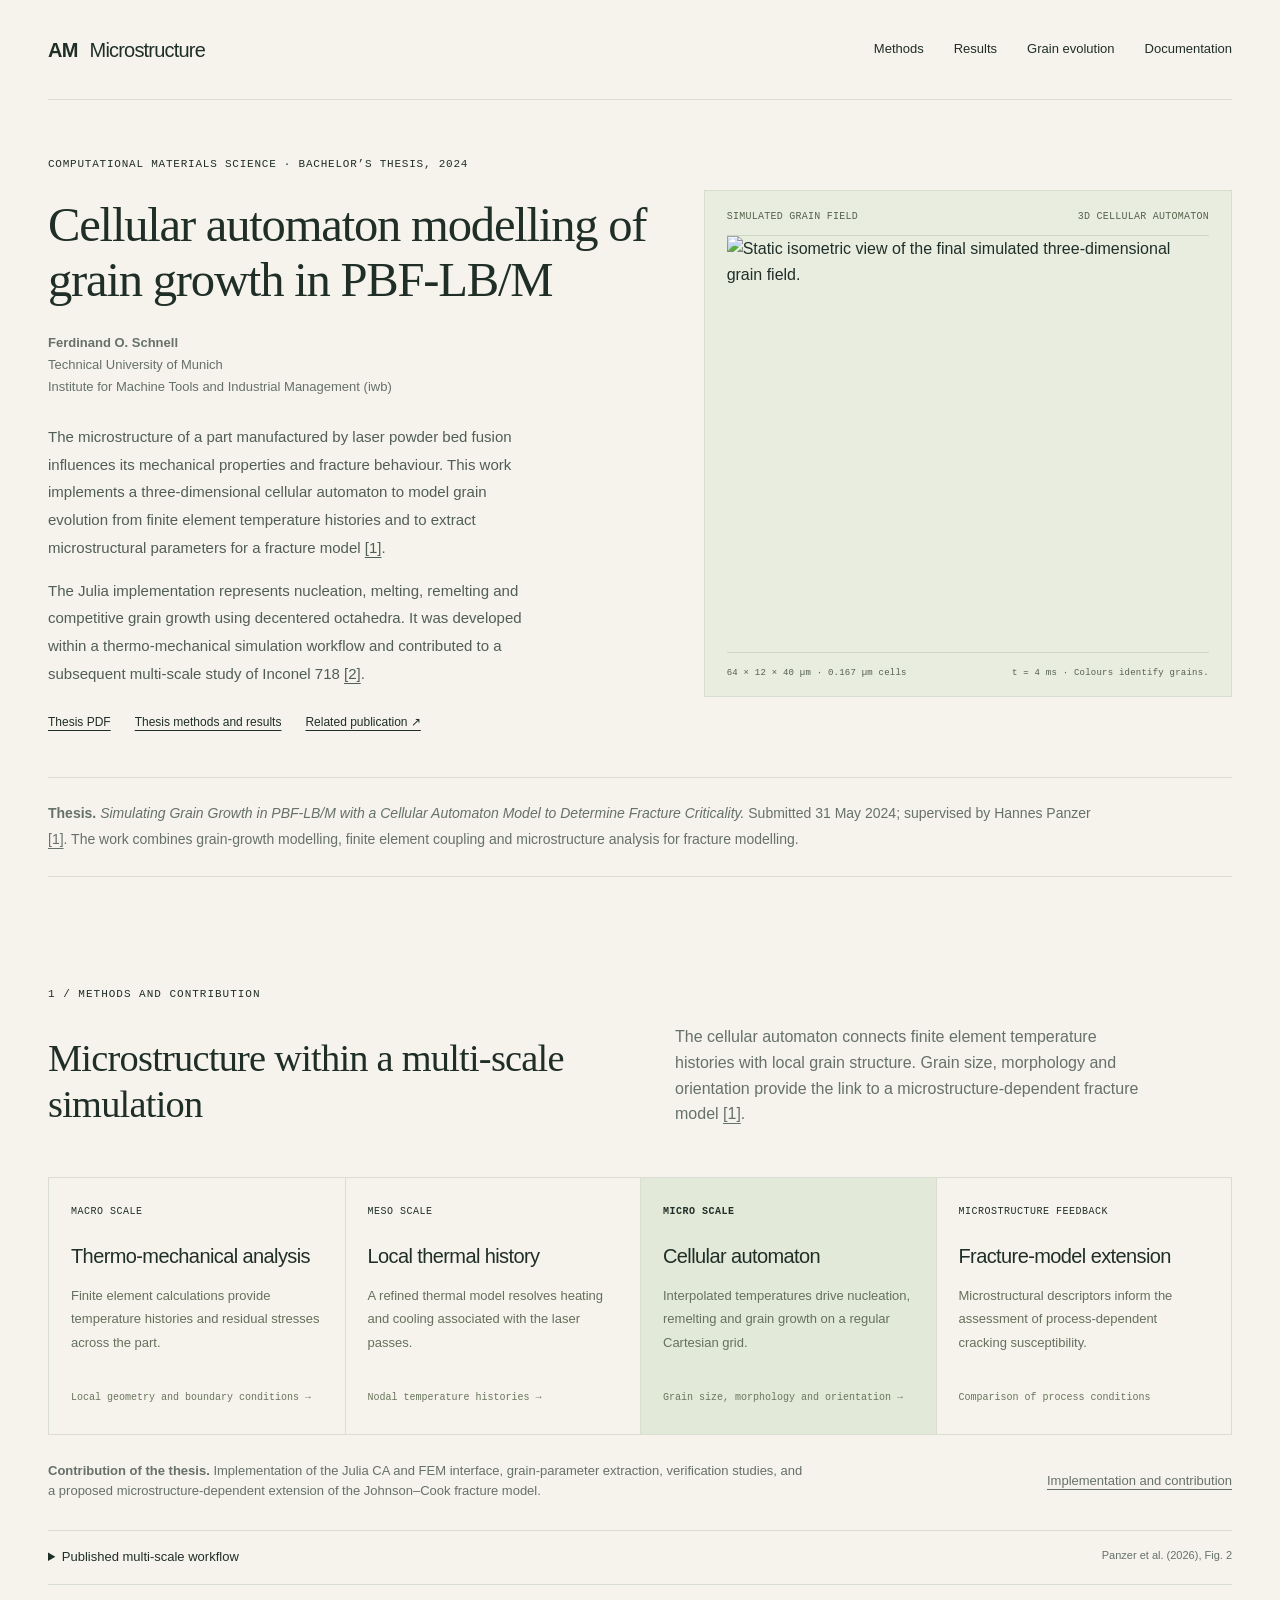
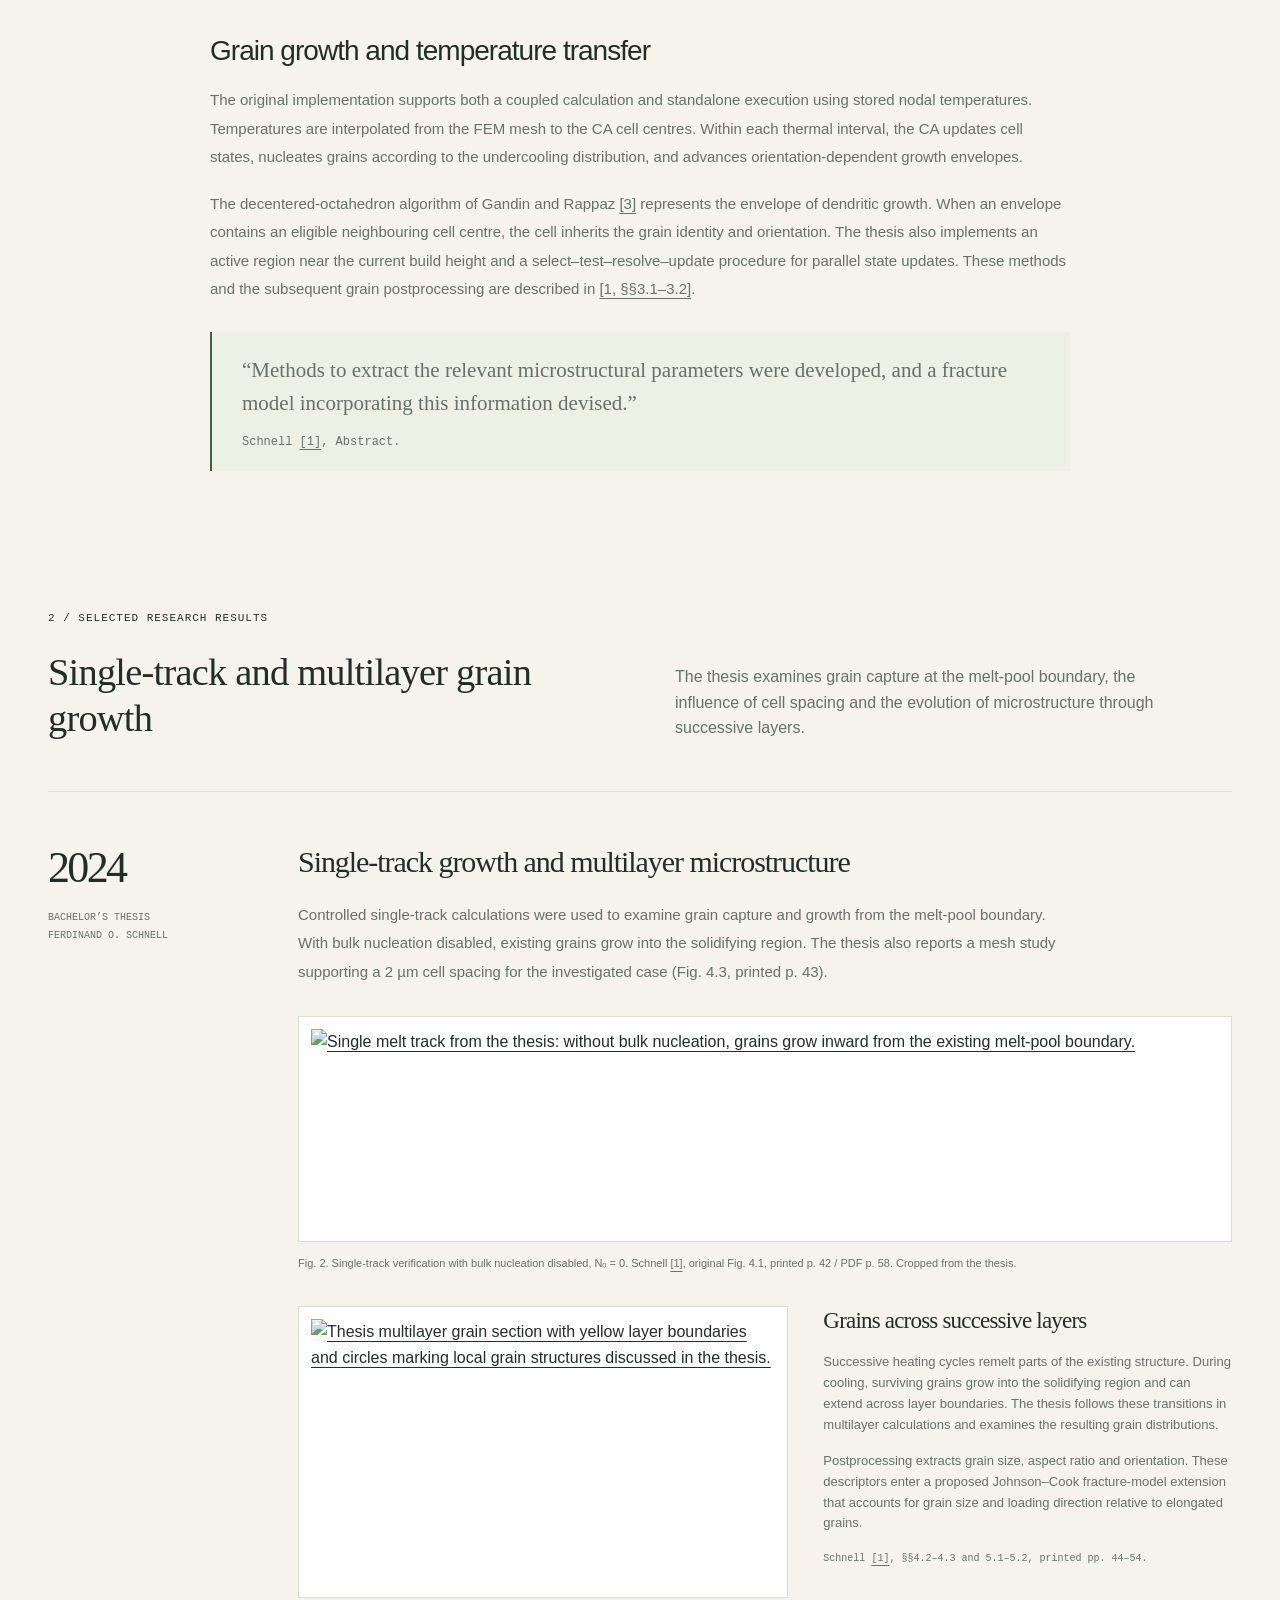
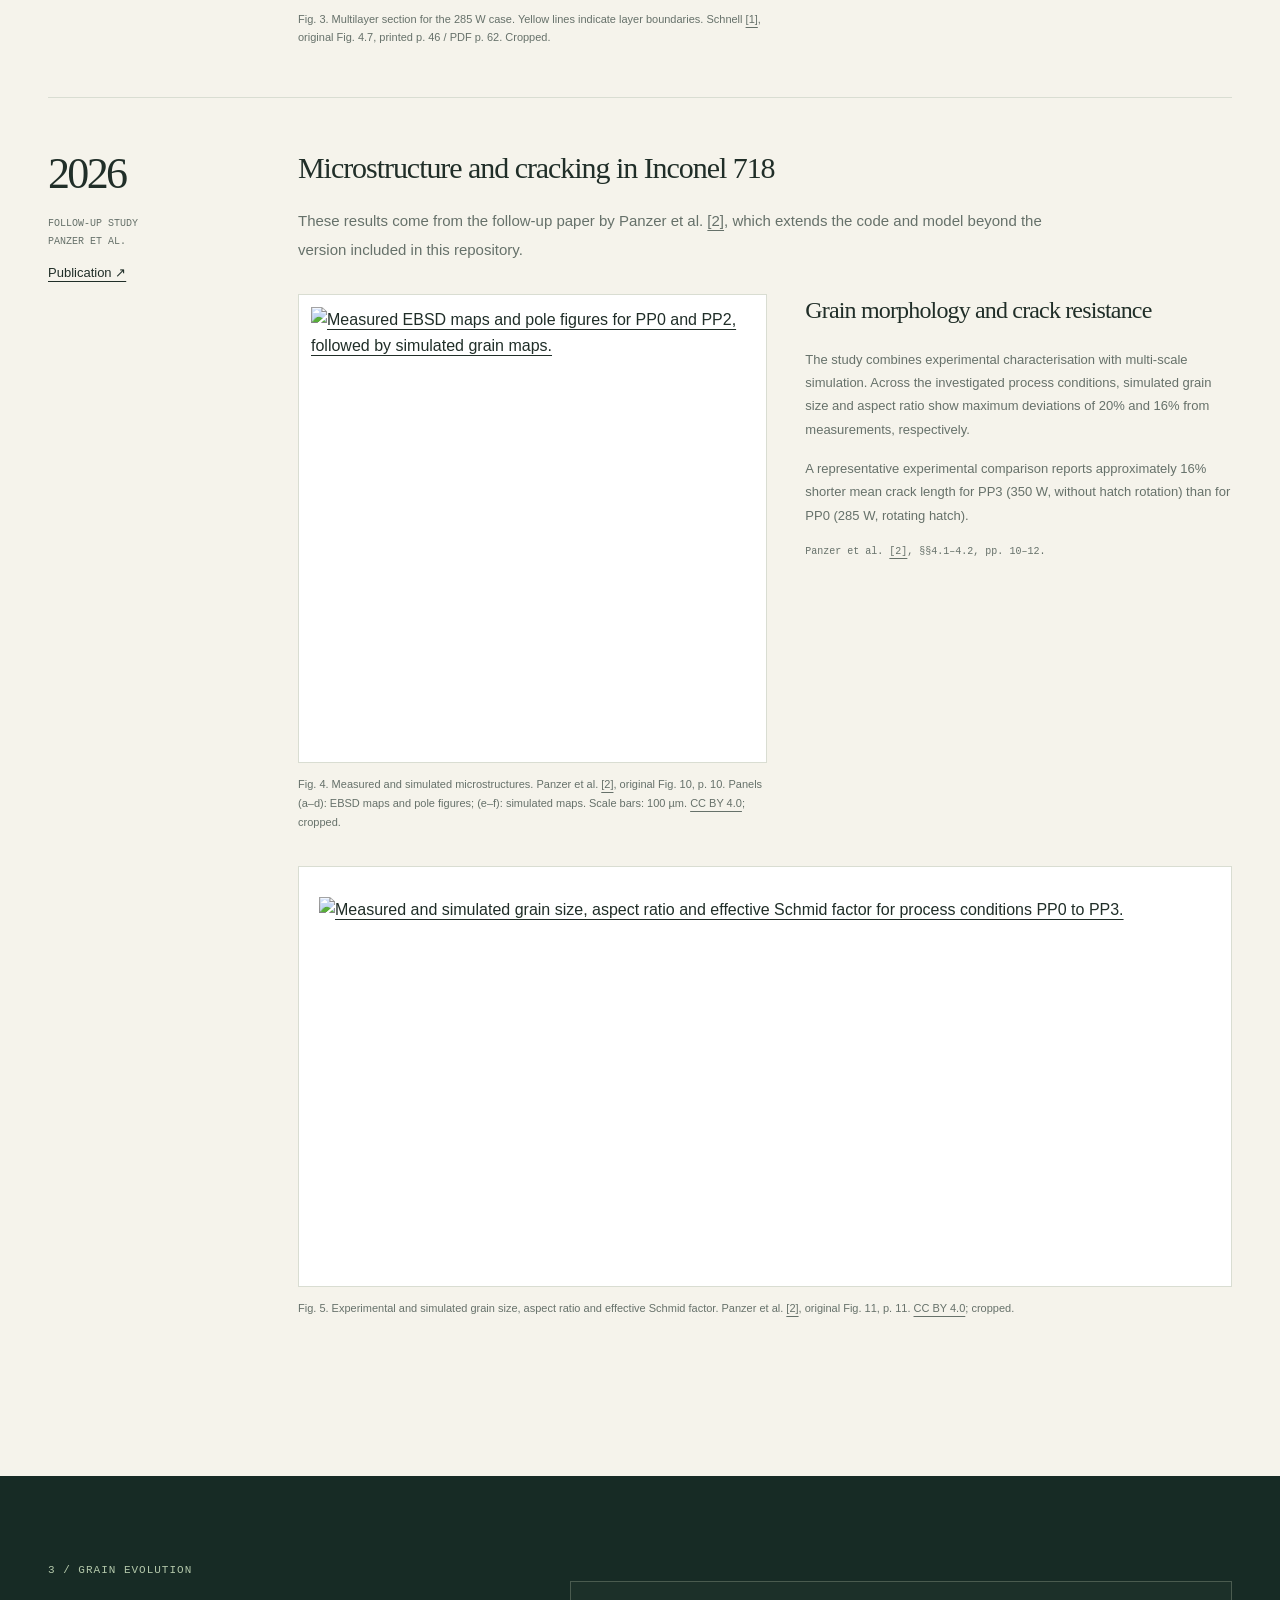
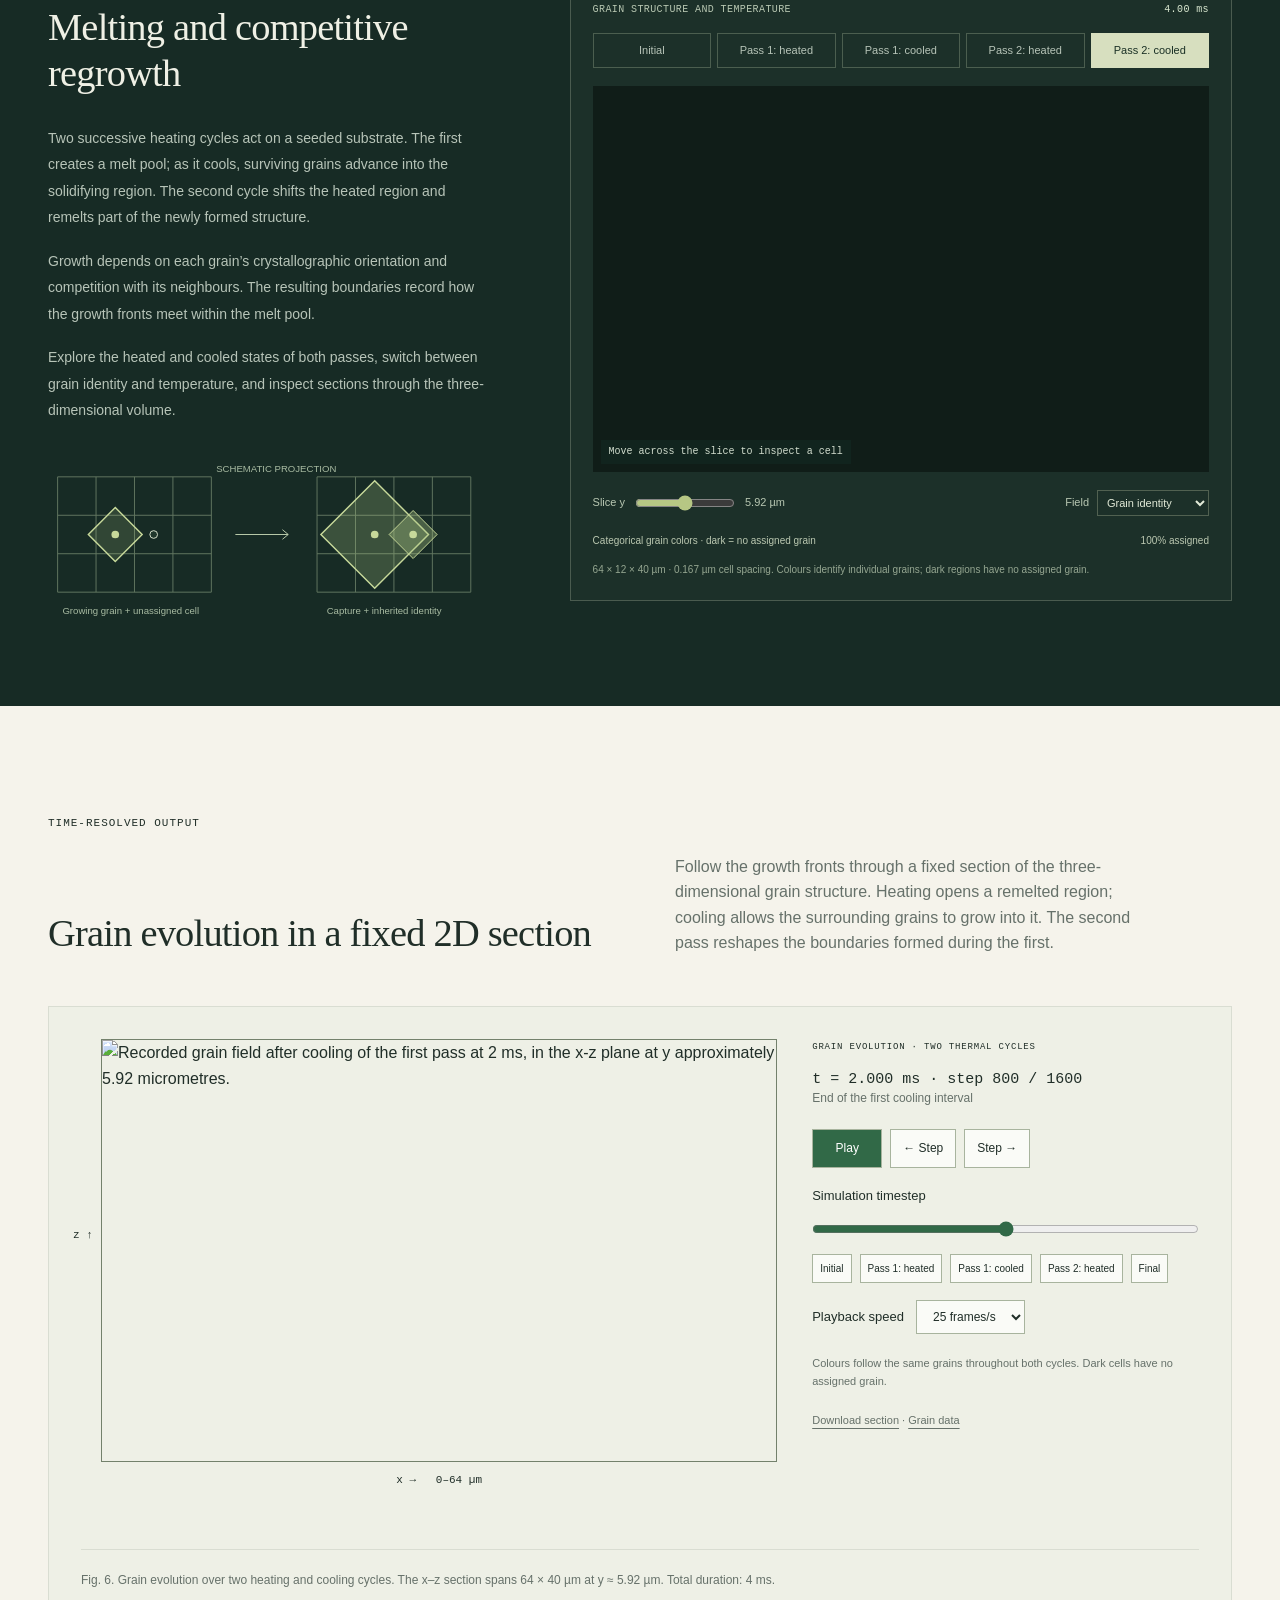
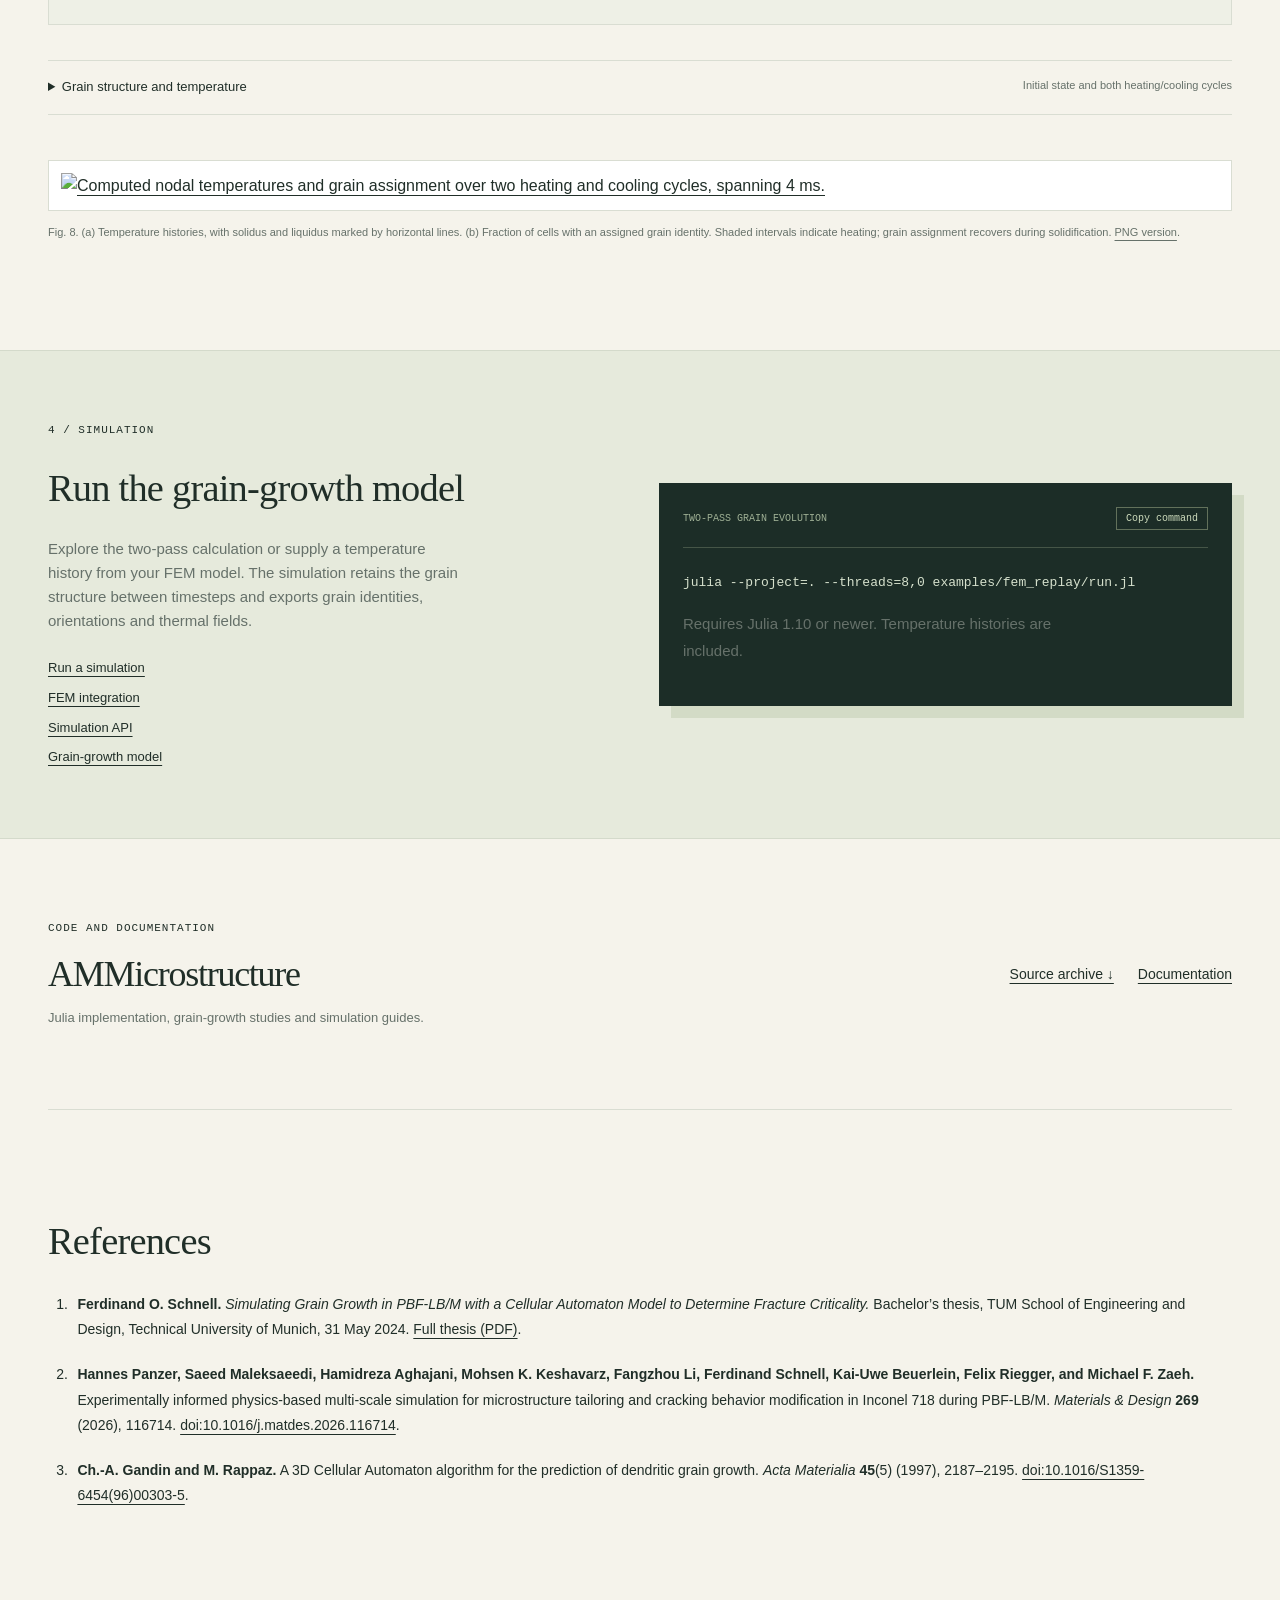
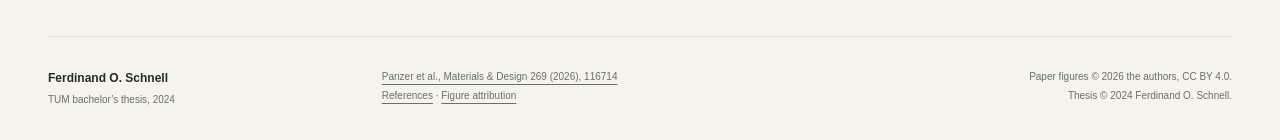
==== website/index.html @ f69b66fd "Publish microstructure simulation, thesis results and documentation" ====
<!doctype html>
<html lang="en">
<head>
  <meta charset="utf-8">
  <meta name="viewport" content="width=device-width,initial-scale=1">
  <meta name="description" content="Ferdinand O. Schnell's research on cellular automaton modelling of grain growth in PBF-LB/M: methods, thesis results and interactive grain-growth simulations.">
  <meta name="theme-color" content="#f5f3eb">
  <title>Cellular automaton modelling of grain growth in PBF-LB/M — Ferdinand O. Schnell</title>
  <link rel="stylesheet" href="styles.css">
  <script src="assets/demo-data.js" defer></script>
  <script src="assets/evolution-data.js" defer></script>
  <script src="app.js" defer></script>
</head>
<body>
<a class="skip-link" href="#main">Skip to content</a>
<header class="site-header wrap">
  <a class="brand" href="./">AM<span class="brand-light">Microstructure</span></a>
  <nav aria-label="Main navigation"><a href="#pipeline">Methods</a><a href="#research">Results</a><a href="#explore">Grain evolution</a><a href="docs/index.html">Documentation</a></nav>
</header>
<main id="main">
<section class="hero wrap" aria-labelledby="hero-title">
  <div class="hero-copy">
    <p class="eyebrow">COMPUTATIONAL MATERIALS SCIENCE · BACHELOR’S THESIS, 2024</p>
    <h1 id="hero-title">Cellular automaton modelling of grain growth in PBF-LB/M</h1>
    <p class="author"><strong>Ferdinand O. Schnell</strong><br>Technical University of Munich<br>Institute for Machine Tools and Industrial Management (iwb)</p>
    <p class="hero-description">The microstructure of a part manufactured by laser powder bed fusion influences its mechanical properties and fracture behaviour. This work implements a three-dimensional cellular automaton to model grain evolution from finite element temperature histories and to extract microstructural parameters for a fracture model <a class="citation" href="#ref-thesis">[1]</a>.</p>
    <p class="hero-description">The Julia implementation represents nucleation, melting, remelting and competitive grain growth using decentered octahedra. It was developed within a thermo-mechanical simulation workflow and contributed to a subsequent multi-scale study of Inconel 718 <a class="citation" href="#ref-paper">[2]</a>.</p>
    <div class="actions"><a class="text-link" href="assets/publications/Ferdinand_O_Schnell_BA.pdf">Thesis PDF</a><a class="text-link" href="docs/research.html">Thesis methods and results</a><a class="text-link" href="https://doi.org/10.1016/j.matdes.2026.116714">Related publication ↗</a></div>
  </div>
  <figure class="hero-figure">
    <div class="figure-topline"><span>SIMULATED GRAIN FIELD</span><span>3D CELLULAR AUTOMATON</span></div>
    <div class="volume-wrap"><canvas id="volume" width="1100" height="900" role="img" aria-label="Isometric view of the final 384 by 72 by 240 cell grain field from the CalculiX heating and cooling demonstration."></canvas><img class="canvas-fallback" src="assets/demo/grain-volume.svg" alt="Static isometric view of the final simulated three-dimensional grain field."></div>
    <figcaption><span>64 × 12 × 40 µm · 0.167 µm cells</span><span>t = 4 ms · Colours identify grains.</span></figcaption>
  </figure>
</section>
<div class="abstract-note wrap"><p><strong>Thesis.</strong> <em>Simulating Grain Growth in PBF-LB/M with a Cellular Automaton Model to Determine Fracture Criticality.</em> Submitted 31 May 2024; supervised by Hannes Panzer <a class="citation" href="#ref-thesis">[1]</a>. The work combines grain-growth modelling, finite element coupling and microstructure analysis for fracture modelling.</p></div>

<section id="pipeline" class="section wrap">
  <div class="section-heading"><p class="eyebrow">1 / METHODS AND CONTRIBUTION</p><h2>Microstructure within a multi-scale simulation</h2><p>The cellular automaton connects finite element temperature histories with local grain structure. Grain size, morphology and orientation provide the link to a microstructure-dependent fracture model <a class="citation" href="#ref-thesis">[1]</a>.</p></div>
  <div class="pipeline" aria-label="Temperature, microstructure and fracture-modelling workflow">
    <article><span class="step-number">MACRO SCALE</span><h3>Thermo-mechanical analysis</h3><p>Finite element calculations provide temperature histories and residual stresses across the part.</p><span class="flow-label">Local geometry and boundary conditions →</span></article>
    <article><span class="step-number">MESO SCALE</span><h3>Local thermal history</h3><p>A refined thermal model resolves heating and cooling associated with the laser passes.</p><span class="flow-label">Nodal temperature histories →</span></article>
    <article class="pipeline-focus"><span class="step-number">MICRO SCALE</span><h3>Cellular automaton</h3><p>Interpolated temperatures drive nucleation, remelting and grain growth on a regular Cartesian grid.</p><span class="flow-label">Grain size, morphology and orientation →</span></article>
    <article><span class="step-number">MICROSTRUCTURE FEEDBACK</span><h3>Fracture-model extension</h3><p>Microstructural descriptors inform the assessment of process-dependent cracking susceptibility.</p><span class="flow-label">Comparison of process conditions</span></article>
  </div>
  <div class="pipeline-note"><p><strong>Contribution of the thesis.</strong> Implementation of the Julia CA and FEM interface, grain-parameter extraction, verification studies, and a proposed microstructure-dependent extension of the Johnson–Cook fracture model.</p><a href="docs/research.html#software-contribution">Implementation and contribution</a></div>
  <details class="source-figure"><summary>Published multi-scale workflow <span>Panzer et al. (2026), Fig. 2</span></summary><figure><a href="assets/research/paper-pipeline.png" data-zoom><img src="assets/research/paper-pipeline.png" alt="Published macro, meso, micro, and cracking-feedback workflow." loading="lazy" width="1213" height="733"></a><figcaption>Fig. 1. Multi-scale workflow in Panzer et al. <a href="#ref-paper">[2]</a>, original Fig. 2, p. 4. <a href="https://doi.org/10.1016/j.matdes.2026.116714">Source</a>, <a href="https://creativecommons.org/licenses/by/4.0/">CC BY 4.0</a>. Cropped; figure content unchanged.</figcaption></figure></details>
  <div class="method-text"><h3>Grain growth and temperature transfer</h3><p>The original implementation supports both a coupled calculation and standalone execution using stored nodal temperatures. Temperatures are interpolated from the FEM mesh to the CA cell centres. Within each thermal interval, the CA updates cell states, nucleates grains according to the undercooling distribution, and advances orientation-dependent growth envelopes.</p><p>The decentered-octahedron algorithm of Gandin and Rappaz <a class="citation" href="#ref-gandin">[3]</a> represents the envelope of dendritic growth. When an envelope contains an eligible neighbouring cell centre, the cell inherits the grain identity and orientation. The thesis also implements an active region near the current build height and a select–test–resolve–update procedure for parallel state updates. These methods and the subsequent grain postprocessing are described in <a class="citation" href="#ref-thesis">[1, §§3.1–3.2]</a>.</p><blockquote>“Methods to extract the relevant microstructural parameters were developed, and a fracture model incorporating this information devised.”<cite>Schnell <a href="#ref-thesis">[1]</a>, Abstract.</cite></blockquote></div>
</section>

<section id="research" class="section wrap research-section">
  <div class="section-heading"><p class="eyebrow">2 / SELECTED RESEARCH RESULTS</p><h2>Single-track and multilayer grain growth</h2><p>The thesis examines grain capture at the melt-pool boundary, the influence of cell spacing and the evolution of microstructure through successive layers.</p></div>
  <article class="research-story thesis-story">
    <div class="story-rail"><span class="year">2024</span><p>BACHELOR’S THESIS<br>FERDINAND O. SCHNELL</p></div>
    <div class="story-content"><h3>Single-track growth and multilayer microstructure</h3><p>Controlled single-track calculations were used to examine grain capture and growth from the melt-pool boundary. With bulk nucleation disabled, existing grains grow into the solidifying region. The thesis also reports a mesh study supporting a 2 µm cell spacing for the investigated case (Fig. 4.3, printed p. 43).</p>
      <figure class="paper-figure"><a href="assets/research/thesis-single-track.png" data-zoom><img src="assets/research/thesis-single-track.png" alt="Single melt track from the thesis: without bulk nucleation, grains grow inward from the existing melt-pool boundary." loading="lazy" width="1367" height="300"></a><figcaption>Fig. 2. Single-track verification with bulk nucleation disabled, N₀ = 0. Schnell <a href="#ref-thesis">[1]</a>, original Fig. 4.1, printed p. 42 / PDF p. 58. Cropped from the thesis.</figcaption></figure>
      <div class="thesis-detail"><figure class="paper-figure"><a href="assets/research/thesis-multilayer.png" data-zoom><img src="assets/research/thesis-multilayer.png" alt="Thesis multilayer grain section with yellow layer boundaries and circles marking local grain structures discussed in the thesis." loading="lazy" width="1400" height="800"></a><figcaption>Fig. 3. Multilayer section for the 285 W case. Yellow lines indicate layer boundaries. Schnell <a href="#ref-thesis">[1]</a>, original Fig. 4.7, printed p. 46 / PDF p. 62. Cropped.</figcaption></figure><div><h4>Grains across successive layers</h4><p>Successive heating cycles remelt parts of the existing structure. During cooling, surviving grains grow into the solidifying region and can extend across layer boundaries. The thesis follows these transitions in multilayer calculations and examines the resulting grain distributions.</p><p>Postprocessing extracts grain size, aspect ratio and orientation. These descriptors enter a proposed Johnson–Cook fracture-model extension that accounts for grain size and loading direction relative to elongated grains.</p><p class="citation-note">Schnell <a href="#ref-thesis">[1]</a>, §§4.2–4.3 and 5.1–5.2, printed pp. 44–54.</p></div></div>
    </div>
  </article>
  <article id="publication" class="research-story publication-story">
    <div class="story-rail"><span class="year">2026</span><p>FOLLOW-UP STUDY<br>PANZER ET AL.</p><a class="text-link" href="https://doi.org/10.1016/j.matdes.2026.116714">Publication ↗</a></div>
    <div class="story-content"><h3>Microstructure and cracking in Inconel 718</h3><p>These results come from the follow-up paper by Panzer et al. <a href="#ref-paper">[2]</a>, which extends the code and model beyond the version included in this repository.</p>
      <div class="publication-grid"><figure class="paper-figure"><a href="assets/research/paper-microstructure-comparison.png" data-zoom><img src="assets/research/paper-microstructure-comparison.png" alt="Measured EBSD maps and pole figures for PP0 and PP2, followed by simulated grain maps." loading="lazy" width="1387" height="1387"></a><figcaption>Fig. 4. Measured and simulated microstructures. Panzer et al. <a href="#ref-paper">[2]</a>, original Fig. 10, p. 10. Panels (a–d): EBSD maps and pole figures; (e–f): simulated maps. Scale bars: 100 µm. <a href="https://creativecommons.org/licenses/by/4.0/">CC BY 4.0</a>; cropped.</figcaption></figure><div class="publication-findings"><h4>Grain morphology and crack resistance</h4><p>The study combines experimental characterisation with multi-scale simulation. Across the investigated process conditions, simulated grain size and aspect ratio show maximum deviations of 20% and 16% from measurements, respectively.</p><p>A representative experimental comparison reports approximately 16% shorter mean crack length for PP3 (350 W, without hatch rotation) than for PP0 (285 W, rotating hatch).</p><p class="citation-note">Panzer et al. <a href="#ref-paper">[2]</a>, §§4.1–4.2, pp. 10–12.</p></div></div>
      <figure class="paper-figure stats-figure"><a href="assets/research/paper-grain-statistics.png" data-zoom><img src="assets/research/paper-grain-statistics.png" alt="Measured and simulated grain size, aspect ratio and effective Schmid factor for process conditions PP0 to PP3." loading="lazy" width="1227" height="493"></a><figcaption>Fig. 5. Experimental and simulated grain size, aspect ratio and effective Schmid factor. Panzer et al. <a href="#ref-paper">[2]</a>, original Fig. 11, p. 11. <a href="https://creativecommons.org/licenses/by/4.0/">CC BY 4.0</a>; cropped.</figcaption></figure>
    </div>
  </article>
</section>

<section id="explore" class="explore-section">
  <div class="wrap explore-grid">
    <div class="explore-copy"><p class="eyebrow">3 / GRAIN EVOLUTION</p><h2>Melting and competitive regrowth</h2><p>Two successive heating cycles act on a seeded substrate. The first creates a melt pool; as it cools, surviving grains advance into the solidifying region. The second cycle shifts the heated region and remelts part of the newly formed structure.</p><p>Growth depends on each grain’s crystallographic orientation and competition with its neighbours. The resulting boundaries record how the growth fronts meet within the melt pool.</p><p>Explore the heated and cooled states of both passes, switch between grain identity and temperature, and inspect sections through the three-dimensional volume.</p><img class="capture-diagram" src="assets/capture.svg" alt="An expanding octahedral envelope captures an adjacent cell centre and transfers its grain identity." width="460" height="180" loading="lazy"></div>
    <div class="viewer">
      <div class="viewer-heading"><span>GRAIN STRUCTURE AND TEMPERATURE</span><output id="viewer-time">4.00 ms</output></div>
      <div class="stage-controls" role="group" aria-label="Saved simulation stage"><button data-stage="0" aria-pressed="false">Initial</button><button data-stage="1" aria-pressed="false">Pass 1: heated</button><button data-stage="2" aria-pressed="false">Pass 1: cooled</button><button data-stage="3" aria-pressed="false">Pass 2: heated</button><button data-stage="4" aria-pressed="true">Pass 2: cooled</button></div>
      <div class="slice-wrap"><canvas id="slice" width="960" height="600" role="img" aria-label="Interactive x-z slice through the selected saved simulation state."></canvas><output id="cell-tooltip" aria-live="polite">Move across the slice to inspect a cell</output></div>
      <div class="viewer-settings"><label>Slice y <input id="slice-position" type="range" min="0" max="2" value="1"><output id="slice-label">5.92 µm</output></label><label>Field <select id="field"><option value="grain">Grain identity</option><option value="temperature">Temperature (K)</option></select></label></div>
      <div class="viewer-legend"><span id="field-legend">Categorical grain colors · dark = no assigned grain</span><output id="assigned">100% assigned</output></div>
      <p class="viewer-caveat">64 × 12 × 40 µm · 0.167 µm cell spacing. Colours identify individual grains; dark regions have no assigned grain.</p>
      <noscript><img src="assets/demo/fem-grain-evolution.png" alt="Static grain and temperature slices at the initial state and both heated and cooled states."><p>Enable JavaScript to select stages and slices.</p></noscript>
    </div>
  </div>
</section>

<section id="evolution" class="section wrap">
  <div class="section-heading"><p class="eyebrow">TIME-RESOLVED OUTPUT</p><h2>Grain evolution in a fixed 2D section</h2><p>Follow the growth fronts through a fixed section of the three-dimensional grain structure. Heating opens a remelted region; cooling allows the surrounding grains to grow into it. The second pass reshapes the boundaries formed during the first.</p></div>
  <figure class="evolution-figure">
    <div class="evolution-image"><span class="evolution-z">z ↑</span><img id="evolution-frame" src="assets/demo/first-cycle.png" alt="Recorded grain field after cooling of the first pass at 2 ms, in the x-z plane at y approximately 5.92 micrometres." width="768" height="480"><span class="evolution-x">x → &nbsp; 0–64 µm</span></div>
    <div class="evolution-panel"><p class="eyebrow">GRAIN EVOLUTION · TWO THERMAL CYCLES</p><output id="evolution-time">t = 2.000 ms · step 800 / 1600</output><p id="evolution-phase">End of the first cooling interval</p><p id="evolution-statistics"></p>
      <div class="evolution-buttons"><button id="evolution-play" type="button" aria-pressed="false">Play</button><button id="evolution-prev" type="button" aria-label="Previous simulation step">← Step</button><button id="evolution-next" type="button" aria-label="Next simulation step">Step →</button></div>
      <label for="evolution-slider">Simulation timestep</label><input id="evolution-slider" type="range" min="0" max="400" value="200" step="1" aria-describedby="evolution-time">
      <div class="evolution-shortcuts" role="group" aria-label="Jump to simulation stage"><button type="button" data-frame-time="0">Initial</button><button type="button" data-frame-time="0.4">Pass 1: heated</button><button type="button" data-frame-time="2">Pass 1: cooled</button><button type="button" data-frame-time="2.4">Pass 2: heated</button><button type="button" data-frame-time="4">Final</button></div>
      <label class="speed-label" for="evolution-speed">Playback speed <select id="evolution-speed"><option value="10">10 frames/s</option><option value="25" selected>25 frames/s</option><option value="50">50 frames/s</option></select></label>
      <p class="evolution-note">Colours follow the same grains throughout both cycles. Dark cells have no assigned grain.</p>
      <p><a id="evolution-download" href="assets/demo/first-cycle.png" download>Download section</a> · <a href="assets/demo/slice-data.jsonl.gz">Grain data</a></p>
    </div>
    <figcaption>Fig. 6. Grain evolution over two heating and cooling cycles. The x–z section spans 64 × 40 µm at y ≈ 5.92 µm. Total duration: 4 ms.</figcaption>
  </figure>
  <details class="source-figure"><summary>Grain structure and temperature <span>Initial state and both heating/cooling cycles</span></summary><figure><a href="assets/demo/fem-grain-evolution.svg" data-zoom><img src="assets/demo/fem-grain-evolution.svg" alt="Grain and temperature sections at the initial state and the heated and cooled states of both passes." loading="lazy"></a><figcaption>Fig. 7. Grain IDs and interpolated cell temperatures at 0, 0.4, 2, 2.4 and 4 ms. Cell spacing is 0.167 µm; the slice is at y ≈ 5.92 µm. Grain colors are categorical. <a href="assets/demo/fem-grain-evolution.png">PNG version</a>.</figcaption></figure></details>
  <figure class="paper-figure thermal-history"><a href="assets/demo/fem-thermal-history.svg" data-zoom><img src="assets/demo/fem-thermal-history.svg" alt="Computed nodal temperatures and grain assignment over two heating and cooling cycles, spanning 4 ms." loading="lazy"></a><figcaption>Fig. 8. (a) Temperature histories, with solidus and liquidus marked by horizontal lines. (b) Fraction of cells with an assigned grain identity. Shaded intervals indicate heating; grain assignment recovers during solidification. <a href="assets/demo/fem-thermal-history.png">PNG version</a>.</figcaption></figure>
</section>
<section id="run" class="run-section"><div class="wrap run-grid"><div><p class="eyebrow">4 / SIMULATION</p><h2>Run the grain-growth model</h2><p>Explore the two-pass calculation or supply a temperature history from your FEM model. The simulation retains the grain structure between timesteps and exports grain identities, orientations and thermal fields.</p><div class="run-links"><a href="docs/quickstart.html">Run a simulation</a><a href="docs/fem-integration.html">FEM integration</a><a href="docs/architecture.html">Simulation API</a><a href="docs/model-scope.html">Grain-growth model</a></div></div><div class="terminal"><div class="terminal-bar"><span>TWO-PASS GRAIN EVOLUTION</span><button id="copy-command" type="button">Copy command</button></div><pre><code id="replay-command">julia --project=. --threads=8,0 examples/fem_replay/run.jl</code></pre><p>Requires Julia 1.10 or newer. Temperature histories are included.</p></div></div></section>
<section class="closing wrap"><div><p class="eyebrow">CODE AND DOCUMENTATION</p><h2>AMMicrostructure</h2><p>Julia implementation, grain-growth studies and simulation guides.</p></div><div class="actions"><a class="text-link" href="downloads/ammicrostructure-source.zip">Source archive ↓</a><a class="text-link" href="docs/index.html">Documentation</a></div></section>
<section id="references" class="section wrap references-section" aria-labelledby="references-title">
  <h2 id="references-title">References</h2>
  <ol class="bibliography">
    <li id="ref-thesis"><strong>Ferdinand O. Schnell.</strong> <em>Simulating Grain Growth in PBF-LB/M with a Cellular Automaton Model to Determine Fracture Criticality.</em> Bachelor’s thesis, TUM School of Engineering and Design, Technical University of Munich, 31 May 2024. <a href="assets/publications/Ferdinand_O_Schnell_BA.pdf">Full thesis (PDF)</a>.</li>
    <li id="ref-paper"><strong>Hannes Panzer, Saeed Maleksaeedi, Hamidreza Aghajani, Mohsen K. Keshavarz, Fangzhou Li, Ferdinand Schnell, Kai-Uwe Beuerlein, Felix Riegger, and Michael F. Zaeh.</strong> Experimentally informed physics-based multi-scale simulation for microstructure tailoring and cracking behavior modification in Inconel 718 during PBF-LB/M. <em>Materials &amp; Design</em> <strong>269</strong> (2026), 116714. <a href="https://doi.org/10.1016/j.matdes.2026.116714">doi:10.1016/j.matdes.2026.116714</a>.</li>
    <li id="ref-gandin"><strong>Ch.-A. Gandin and M. Rappaz.</strong> A 3D Cellular Automaton algorithm for the prediction of dendritic grain growth. <em>Acta Materialia</em> <strong>45</strong>(5) (1997), 2187–2195. <a href="https://doi.org/10.1016/S1359-6454(96)00303-5">doi:10.1016/S1359-6454(96)00303-5</a>.</li>
  </ol>
</section>
</main>
<footer class="site-footer wrap"><p><strong>Ferdinand O. Schnell</strong><br>TUM bachelor’s thesis, 2024</p><p><a href="https://doi.org/10.1016/j.matdes.2026.116714">Panzer et al., Materials &amp; Design 269 (2026), 116714</a><br><a href="#references">References</a> · <a href="docs/research.html#references">Figure attribution</a></p><p>Paper figures © 2026 the authors, CC BY 4.0.<br>Thesis © 2024 Ferdinand O. Schnell.</p></footer>
<dialog id="figure-dialog" aria-label="Enlarged research figure"><button class="dialog-close" aria-label="Close enlarged figure">Close ×</button><img id="dialog-image" alt=""><p id="dialog-caption"></p></dialog>
</body>
</html>
---- website/styles.css ----
@charset "UTF-8";
:root{
  --paper:#f5f3eb;
  --ink:#202e28;
  --muted:#66716a;
  --line:#d9ddd2;
  --green:#316947;
  --green-light:#e2e9d8;
  --dark:#172b25;
  --mono:ui-monospace,SFMono-Regular,Consolas,monospace;
  --serif:Georgia,'Times New Roman',serif;
  --sans:Arial,Helvetica,sans-serif}
*{
  box-sizing:border-box}
html{
  scroll-behavior:smooth;
  scroll-padding-top:30px}
body{
  margin:0;
  background:var(--paper);
  color:var(--ink);
  font-family:var(--sans);
  line-height:1.6;
  -webkit-font-smoothing:antialiased}
a{
  color:inherit;
  text-decoration-thickness:1px;
  text-underline-offset:4px}
button,input,select{
  font:inherit}
button,select{
  cursor:pointer}
button,a,input,select,summary{
  outline-offset:5px}
a:focus-visible,button:focus-visible,input:focus-visible,select:focus-visible,summary:focus-visible{
  outline:3px solid #d39338}
.wrap{
  width:min(1280px,calc(100% - 96px));
  margin-inline:auto}
img{
  max-width:100%;
  height:auto;
  display:block}
figure{
  margin:0}
p{
  margin:0 0 1.2em}
h1,h2,h3,h4{
  line-height:1.12;
  margin:0;
  letter-spacing:-.035em}
h2{
  font-family:var(--serif);
  font-size:clamp(38px,4.3vw,60px);
  font-weight:400}
h3{
  font-size:25px;
  font-weight:500}
h4{
  font-size:22px;
  font-weight:500}
.eyebrow{
  font-family:var(--mono);
  font-size:11px;
  letter-spacing:.09em;
  line-height:1.8;
  margin:0 0 24px}
.skip-link{
  position:absolute;
  top:-80px;
  left:20px;
  padding:12px 22px;
  background:white;
  z-index:20}
.skip-link:focus{
  top:10px}
.site-header{
  height:100px;
  display:flex;
  align-items:center;
  justify-content:space-between;
  border-bottom:1px solid var(--line)}
.brand{
  font-size:20px;
  font-weight:bold;
  text-decoration:none;
  display:flex;
  gap:12px;
  align-items:center;
  letter-spacing:-.04em}
.brand-mark{
  font-size:36px;
  font-weight:400;
  color:var(--green);
  line-height:1}
.brand-light{
  font-weight:400}
.site-header nav{
  display:flex;
  gap:30px;
  font-size:13px}
.site-header nav a{
  text-decoration:none}
.site-header nav a:hover{
  color:var(--green)}
.hero{
  display:grid;
  grid-template-columns:1.05fr 1fr;
  align-items:center;
  gap:48px;
  padding-block:78px 62px}
.status-dot{
  display:inline-block;
  width:6px;
  height:6px;
  border-radius:50%;
  background:var(--green);
  margin-right:7px;
  vertical-align:1px}
h1{
  font-family:var(--serif);
  font-size:clamp(64px,6.6vw,96px);
  font-weight:400;
  line-height:1.02;
  letter-spacing:-.065em;
  margin-bottom:30px}
h1 em{
  color:var(--green);
  font-weight:400}
.hero-description{
  font-size:17px;
  line-height:1.75;
  max-width:490px;
  color:#515e55}
.actions{
  display:flex;
  gap:24px;
  align-items:center;
  flex-wrap:wrap}
.button{
  padding:14px 22px;
  font-size:13px;
  text-decoration:none;
  display:inline-flex;
  gap:22px;
  align-items:center;
  justify-content:space-between;
  transition:background .2s}
.button-dark{
  background:var(--ink);
  color:white;
  border:1px solid var(--ink)}
.button-dark:hover{
  background:var(--green)}
.text-link{
  font-size:13px;
  font-weight:500}
.author{
  font-size:12px;
  color:var(--muted);
  line-height:1.9;
  margin:34px 0 0}
.author span{
  padding:0 6px}
.author a{
  text-decoration:none;
  border-bottom:1px solid var(--line)}
.hero-figure{
  background:#e9eddf;
  padding:18px 22px 15px;
  border:1px solid #d7ddcf;
  position:relative}
.figure-topline,.hero-figure figcaption{
  display:flex;
  justify-content:space-between;
  gap:12px;
  font-family:var(--mono);
  font-size:10px;
  letter-spacing:.025em}
.figure-topline{
  padding-bottom:10px;
  border-bottom:1px solid #cdd6c5;
  color:#56644e}
.hero-figure figcaption{
  border-top:1px solid #cdd6c5;
  padding-top:13px;
  color:#53604d;
  font-size:9px}
.volume-wrap{
  aspect-ratio:1.16;
  position:relative}
.volume-wrap canvas{
  width:100%;
  height:100%;
  display:block}
.canvas-fallback{
  position:absolute;
  inset:0;
  margin:auto}
.js-ready .canvas-fallback{
  display:none}
.facts{
  display:grid;
  grid-template-columns:repeat(3,1fr);
  border-top:1px solid var(--line);
  border-bottom:1px solid var(--line);
  padding-block:23px}
.facts p{
  margin:0;
  padding-right:20px}
.facts p+p{
  padding-left:30px;
  border-left:1px solid var(--line)}
.facts strong{
  display:block;
  font-size:14px;
  font-weight:500;
  margin-bottom:4px}
.facts span{
  font-size:12px;
  color:var(--muted)}
.section{
  padding-block:108px}
.section-heading{
  display:grid;
  grid-template-columns:1fr 1fr;
  gap:20px 70px;
  align-items:end;
  margin-bottom:50px}
.section-heading .eyebrow{
  grid-column:1/-1;
  margin-bottom:0}
.section-heading>p:last-child{
  color:var(--muted);
  font-size:16px;
  max-width:480px;
  margin:0}
.pipeline{
  display:grid;
  grid-template-columns:repeat(4,1fr);
  border:1px solid var(--line)}
.pipeline article{
  padding:24px 22px 22px;
  display:flex;
  flex-direction:column}
.pipeline article+article{
  border-left:1px solid var(--line)}
.step-number{
  font:10px var(--mono);
  letter-spacing:.05em;
  display:flex;
  flex-wrap:wrap;
  gap:8px;
  justify-content:space-between}
.step-number b{
  font-size:8px;
  font-weight:400;
  background:var(--green);
  color:#fff;
  padding:3px 5px;
  margin-top:-3px}
.pipeline-focus{
  background:var(--green-light)}
.pipeline h3{
  font-size:20px;
  letter-spacing:-.03em;
  line-height:1.2;
  margin-bottom:14px}
.pipeline p{
  font-size:13px;
  color:#66705e;
  line-height:1.8}
.flow-label{
  font:10px/1.6 var(--mono);
  color:#69745d;
  margin-top:auto;
  padding-top:20px}
.pipeline-icon{
  height:84px;
  display:flex;
  align-items:center;
  position:relative;
  color:var(--green);
  font-size:60px}
.icon-part{
  gap:4px}
.icon-part i{
  height:35px;
  width:14px;
  background:#8a9a7c;
  transform:skewY(-22deg)}
.icon-part i:nth-child(2){
  height:55px}
.icon-part i:nth-child(3){
  height:43px}
.icon-heat{
  font-size:90px;
  color:#b27448;
  line-height:1}
.icon-grains{
  width:68px;
  height:68px;
  margin:8px 0;
  display:grid;
  grid-template-columns:repeat(3,1fr);
  gap:2px;
  transform:skewY(-10deg)}
.icon-grains i{
  background:#577b54}
.icon-grains i:nth-child(2n){
  background:#bcbd66}
.icon-grains i:nth-child(3n){
  background:#a1bc85}
.icon-crack{
  color:#7a826b}
.pipeline-note{
  display:grid;
  grid-template-columns:2fr 1fr;
  gap:50px;
  align-items:center;
  padding:26px 0 0;
  font-size:13px;
  color:var(--muted)}
.pipeline-note p{
  margin:0}
.pipeline-note a{
  text-align:right}
.source-figure{
  margin-top:28px;
  border-top:1px solid var(--line);
  border-bottom:1px solid var(--line);
  padding:16px 0;
  font-size:13px}
.source-figure summary{
  cursor:pointer}
.source-figure summary span{
  float:right;
  font-size:11px;
  color:var(--muted)}
.source-figure figure{
  padding:30px;
  max-width:850px;
  margin:auto}
.source-figure img{
  background:white}
.source-figure figcaption{
  font-size:12px;
  margin-top:16px;
  color:var(--muted)}
.explore-section{
  background:var(--dark);
  color:#eff0e5;
  padding-block:85px}
.explore-grid{
  display:grid;
  grid-template-columns:.8fr 1.2fr;
  gap:80px;
  align-items:center}
.explore-copy .eyebrow{
  color:#b3c8aa}
.explore-copy h2{
  margin-bottom:28px}
.explore-copy>p:not(.eyebrow){
  font-size:14px;
  color:#b7c4b8;
  line-height:1.85}
.light-link{
  font-size:13px;
  color:#d3dec9}
.capture-diagram{
  margin-top:24px;
  width:100%}
.viewer{
  border:1px solid #4a5b4f;
  padding:22px;
  background:#1c3029}
.viewer-heading{
  display:flex;
  justify-content:space-between;
  font:10px var(--mono);
  gap:8px;
  letter-spacing:.04em;
  color:#b8c7b2}
.viewer-heading output{
  color:#dbe9d1}
.stage-controls{
  display:flex;
  gap:6px;
  margin:18px 0}
.stage-controls button{
  flex:1;
  background:transparent;
  color:#b7c4b8;
  font-size:11px;
  padding:8px;
  border:1px solid #4b5e4f}
.stage-controls button[aria-pressed=true]{
  background:#d7dfbf;
  color:#1a3025;
  border-color:#d7dfbf}
.slice-wrap{
  position:relative;
  aspect-ratio:8/5;
  background:#101d18}
.slice-wrap canvas{
  width:100%;
  height:100%;
  display:block;
  image-rendering:pixelated}
.slice-wrap>output{
  position:absolute;
  bottom:8px;
  left:8px;
  background:#12251fe8;
  padding:4px 8px;
  font:10px/1.6 var(--mono);
  color:#d2ddce;
  pointer-events:none;
  max-width:calc(100% - 16px)}
.viewer-settings{
  display:flex;
  gap:22px;
  align-items:center;
  justify-content:space-between;
  margin-top:18px}
.viewer-settings label{
  display:flex;
  align-items:center;
  gap:8px;
  font-size:11px;
  color:#b8c7b2}
.viewer-settings input{
  width:100px;
  accent-color:#b6c784}
.viewer-settings select{
  padding:5px;
  color:#e2ead8;
  border:1px solid #516151;
  background:#1c3029;
  max-width:160px;
  font-size:11px}
.viewer-legend{
  display:flex;
  justify-content:space-between;
  margin-top:17px;
  gap:15px;
  font-size:10px;
  color:#bbc8b1}
.viewer-caveat{
  font-size:10px!important;
  line-height:1.7;
  color:#95a691;
  margin:12px 0 0}
.research-story{
  display:grid;
  grid-template-columns:180px 1fr;
  gap:70px;
  border-top:1px solid var(--line);
  padding-block:50px}
.story-rail .year{
  font:52px var(--serif);
  letter-spacing:-.06em;
  display:block;
  margin-bottom:16px}
.story-rail p{
  font:10px/1.8 var(--mono);
  color:var(--muted)}
.tag{
  display:inline-block;
  padding:5px 9px;
  border:1px solid #cfd7c4;
  color:#59694e;
  font-size:10px;
  margin-bottom:22px}
.story-rail .text-link{
  display:block}
.story-content h3{
  font:34px/1.22 var(--serif);
  margin-bottom:20px}
.story-content>p{
  max-width:780px;
  color:var(--muted);
  font-size:15px}
.paper-figure img{
  background:#fff;
  width:100%;
  border:1px solid #d9ddd2;
  padding:12px}
.paper-figure a[data-zoom]{
  display:block;
  cursor:zoom-in}
.paper-figure figcaption{
  font-size:11px;
  color:var(--muted);
  line-height:1.7;
  margin-top:12px}
.thesis-story>.story-content>.paper-figure{
  margin-block:30px}
.thesis-detail{
  display:grid;
  grid-template-columns:1.2fr 1fr;
  gap:35px;
  align-items:start;
  margin-top:34px}
.thesis-detail h4{
  font:23px/1.3 var(--serif);
  margin-bottom:16px}
.thesis-detail p{
  font-size:13px;
  color:var(--muted)}
blockquote{
  border-left:2px solid #9aab83;
  padding-left:18px;
  margin:25px 0 0;
  font:18px/1.6 var(--serif)}
blockquote cite{
  display:block;
  font:10px/1.6 var(--mono);
  color:var(--muted);
  margin-top:14px}
.publication-grid{
  display:grid;
  grid-template-columns:1.1fr 1fr;
  gap:38px;
  margin-top:30px}
.publication-findings .eyebrow{
  font-size:10px}
.result-pair{
  display:flex;
  gap:25px;
  border-bottom:1px solid var(--line);
  margin-bottom:25px}
.result-pair p{
  font-size:11px;
  color:var(--muted);
  flex:1}
.result-pair strong{
  display:block;
  font:54px var(--serif);
  color:var(--green);
  letter-spacing:-.06em;
  margin-bottom:10px}
.result-pair strong span{
  font-size:27px}
.publication-findings>p:not(.eyebrow){
  font-size:13px;
  color:var(--muted);
  line-height:1.8}
.citation-note{
  font:10px/1.7 var(--mono)!important}
.crack-result{
  padding:20px;
  background:var(--green-light);
  margin-top:25px}
.crack-result>strong{
  font:24px/1.25 var(--serif);
  display:block;
  margin-bottom:12px}
.crack-result p{
  font-size:12px;
  color:#5b6853;
  line-height:1.8}
.crack-result>span{
  font:9px/1.7 var(--mono)}
.stats-figure{
  margin-top:35px}
.stats-figure img{
  padding:30px 20px}
.evidence-link{
  font-size:11px!important;
  margin-top:30px}
.run-section{
  padding-block:70px;
  background:#e6eadc;
  border-block:1px solid #d4dacb}
.run-grid{
  display:grid;
  grid-template-columns:1fr 1.1fr;
  gap:90px;
  align-items:center}
.run-grid h2{
  margin-bottom:26px}
.run-grid>div>p:not(.eyebrow){
  color:var(--muted);
  font-size:15px;
  max-width:420px}
.run-links{
  display:flex;
  flex-direction:column;
  align-items:flex-start;
  gap:9px;
  font-size:13px;
  margin-top:25px}
.terminal{
  background:#1c2d27;
  color:#d6e1cd;
  padding:24px;
  box-shadow:12px 12px 0 #d3dbc6}
.terminal-bar{
  display:flex;
  align-items:center;
  justify-content:space-between;
  gap:12px;
  font:10px var(--mono);
  color:#9eaf94;
  border-bottom:1px solid #455547;
  padding-bottom:17px}
.terminal-bar button{
  background:none;
  border:1px solid #62715b;
  font-size:10px;
  padding:5px 9px;
  color:#cedcbd}
.terminal pre{
  white-space:pre-wrap;
  word-break:break-word;
  font:13px/1.85 var(--mono);
  margin:23px 0 15px}
.terminal>p{
  font:11px/1.8 var(--sans);
  color:#9eaf94}
.terminal-divider{
  height:1px;
  background:#455547;
  margin-block:25px}
.terminal-label{
  font:10px var(--mono);
  color:#9eaf94}
.closing{
  display:flex;
  align-items:center;
  justify-content:space-between;
  gap:50px;
  padding-block:80px}
.closing h2{
  font-size:38px;
  margin-bottom:14px}
.closing .eyebrow{
  margin-bottom:15px}
.closing p:not(.eyebrow){
  font-size:13px;
  color:var(--muted);
  margin:0}
.site-footer{
  display:grid;
  grid-template-columns:1fr 1fr 1.3fr;
  gap:30px;
  padding-block:30px;
  border-top:1px solid var(--line);
  font-size:10px;
  color:var(--muted);
  line-height:1.9}
.site-footer p{
  margin:0}
.site-footer strong{
  color:var(--ink);
  font-size:12px}
.site-footer p:last-child{
  text-align:right}
dialog{
  max-width:min(1100px,95vw);
  max-height:95vh;
  border:1px solid var(--line);
  background:var(--paper);
  padding:45px 24px 20px;
  color:var(--ink)}
dialog::backdrop{
  background:#14251ee8}
dialog img{
  max-height:75vh;
  margin:auto;
  object-fit:contain}
dialog p{
  font-size:12px;
  margin:18px 0 0;
  color:var(--muted)}
.dialog-close{
  position:absolute;
  right:15px;
  top:8px;
  background:none;
  border:0;
  padding:7px;
  font-size:12px}
/* Documentation shares the same visual system. */
.docs-layout{
  display:grid;
  grid-template-columns:210px minmax(0,1fr);
  gap:70px;
  padding-block:50px 90px}
.docs-sidebar{
  font-size:13px;
  align-self:start;
  position:sticky;
  top:25px}
.docs-sidebar p{
  font:10px var(--mono);
  color:var(--muted);
  letter-spacing:.06em}
.docs-sidebar a{
  display:block;
  text-decoration:none;
  padding:9px 12px;
  border-left:1px solid var(--line)}
.docs-sidebar a[aria-current=page]{
  border-left:3px solid var(--green);
  background:var(--green-light)}
.docs-content{
  max-width:860px;
  font-size:15px}
.docs-content h1{
  font-size:52px;
  line-height:1.1;
  margin-bottom:25px}
.docs-content h2{
  font-size:31px;
  padding-top:30px;
  margin-bottom:20px;
  border-top:1px solid var(--line);
  margin-top:36px}
.docs-content h3{
  font-size:23px;
  margin:28px 0 16px}
.docs-content p{
  line-height:1.8;
  color:#4b5c50}
.docs-content ul,.docs-content ol{
  padding-left:22px;
  line-height:1.8}
.docs-content li{
  padding-block:3px}
.docs-content pre{
  background:#e8eadf;
  border:1px solid var(--line);
  padding:20px;
  overflow-x:auto;
  font:12px/1.8 var(--mono)}
.docs-content code{
  font-family:var(--mono);
  font-size:.88em}
.docs-content :not(pre)>code{
  background:#e8eadf;
  padding:2px 4px;
  overflow-wrap:anywhere}
.docs-content table{
  border-collapse:collapse;
  width:100%;
  font-size:12px;
  line-height:1.7;
  margin:25px 0;
  display:block;
  overflow-x:auto}
.docs-content th,.docs-content td{
  padding:12px;
  border:1px solid var(--line);
  text-align:left;
  vertical-align:top;
  min-width:100px}
.docs-content th{
  background:var(--green-light)}
.docs-content img{
  margin:25px 0 15px;
  border:1px solid var(--line);
  background:#fff}
.docs-content .toc{
  font-size:12px;
  border-left:2px solid #c8d1ba;
  padding:10px 20px;
  margin:30px 0}
.docs-content .toc ul{
  list-style:none;
  margin:0;
  padding:0}
.docs-content .toc li ul{
  padding-left:18px}
.docs-content .toc a{
  text-decoration:none}
.docs-content blockquote p{
  color:var(--ink)}
.doc-source{
  font:11px var(--mono);
  color:var(--muted);
  margin-bottom:24px}
.doc-source a{
  font:inherit}
@media(min-width:1500px){
  .hero{
    gap:80px}
  .hero-figure{
    margin-left:10px}
}
@media(max-width:1080px){
  .wrap{
    width:calc(100% - 56px)}
  .hero{
    gap:30px}
  .hero .eyebrow{
    font-size:9px}
  h1{
    font-size:72px}
  .hero-description{
    font-size:15px}
  .pipeline article{
    padding:20px 15px}
  .step-number{
    font-size:9px}
  .pipeline h3{
    font-size:18px}
  .explore-grid{
    gap:40px}
  .research-story{
    grid-template-columns:140px 1fr;
    gap:35px}
  .publication-grid{
    gap:24px}
  .run-grid{
    gap:45px}
  .docs-layout{
    gap:35px;
    grid-template-columns:180px minmax(0,1fr)}
}
@media(max-width:760px){
  .wrap{
    width:calc(100% - 36px)}
  .site-header{
    height:auto;
    min-height:88px;
    gap:15px;
    flex-wrap:wrap;
    padding-block:18px}
  .site-header nav{
    gap:19px;
    font-size:11px}
  .brand{
    font-size:18px}
  .hero{
    grid-template-columns:1fr;
    padding-block:45px;
    gap:38px}
  h1{
    font-size:76px}
  .hero-copy .eyebrow{
    font-size:9px}
  .hero-description{
    max-width:550px}
  .hero-figure{
    max-width:580px;
    width:100%;
    justify-self:center}
  .facts{
    grid-template-columns:1fr;
    gap:15px;
    padding-block:20px}
  .facts p+p{
    padding-left:0;
    border-left:0;
    border-top:1px solid var(--line);
    padding-top:15px}
  .facts p{
    display:flex;
    gap:20px;
    justify-content:space-between}
  .facts strong{
    font-size:12px;
    margin:0}
  .facts span{
    font-size:10px;
    text-align:right}
  .section{
    padding-block:65px}
  .section-heading{
    grid-template-columns:1fr;
    gap:18px;
    margin-bottom:30px}
  .section-heading>p:last-child{
    font-size:14px}
  .pipeline{
    grid-template-columns:1fr 1fr}
  .pipeline article:nth-child(3){
    border-left:0}
  .pipeline article:nth-child(n+3){
    border-top:1px solid var(--line)}
  .pipeline article{
    padding:22px 18px}
  .pipeline-note{
    grid-template-columns:1fr;
    gap:14px}
  .pipeline-note a{
    text-align:left}
  .source-figure summary span{
    float:none;
    display:block;
    margin:8px 0 0 18px}
  .source-figure figure{
    padding:20px 0}
  .explore-grid{
    grid-template-columns:1fr;
    gap:26px}
  .explore-section{
    padding-block:60px}
  .explore-copy>p:not(.eyebrow){
    max-width:540px}
  .capture-diagram{
    max-width:420px}
  .viewer{
    padding:16px}
  .viewer-settings{
    gap:10px}
  .viewer-settings input{
    width:80px}
  .viewer-settings select{
    max-width:130px}
  .viewer-legend{
    font-size:9px}
  .research-story{
    grid-template-columns:1fr;
    gap:25px;
    padding-block:35px}
  .story-rail{
    display:flex;
    align-items:center;
    gap:20px;
    flex-wrap:wrap}
  .story-rail .year,.story-rail p,.story-rail .tag{
    margin:0}
  .story-rail .year{
    font-size:43px}
  .story-rail p{
    font-size:9px}
  .story-rail .text-link{
    font-size:11px}
  .story-content h3{
    font-size:30px}
  .thesis-detail,.publication-grid{
    grid-template-columns:1fr;
    gap:25px}
  .thesis-detail>div{
    padding:18px 0}
  .publication-findings{
    padding:20px 0}
  .publication-grid>.paper-figure{
    max-width:520px}
  .result-pair p{
    max-width:200px}
  .stats-figure img{
    padding:10px}
  .run-grid{
    grid-template-columns:1fr;
    gap:38px}
  .terminal{
    padding:20px;
    box-shadow:7px 7px 0 #d3dbc6}
  .terminal pre{
    font-size:12px}
  .closing{
    align-items:flex-start;
    flex-direction:column;
    gap:25px;
    padding-block:60px}
  .closing h2{
    font-size:32px}
  .site-footer{
    grid-template-columns:1fr 1fr}
  .site-footer p:last-child{
    text-align:left;
    grid-column:1/-1}
  .docs-layout{
    grid-template-columns:1fr;
    gap:28px;
    padding-top:25px}
  .docs-sidebar{
    position:static;
    display:flex;
    gap:0;
    flex-wrap:wrap;
    border-bottom:1px solid var(--line);
    padding-bottom:15px}
  .docs-sidebar p{
    width:100%;
    margin-bottom:10px}
  .docs-sidebar a{
    font-size:11px;
    padding:7px 10px;
    border:0}
  .docs-sidebar a[aria-current=page]{
    border:0}
  .docs-content h1{
    font-size:39px}
  .docs-content h2{
    font-size:28px}
  .docs-content{
    font-size:14px}
  .docs-content pre{
    padding:15px}
  .source-figure img{
    width:100%}
}
@media(prefers-reduced-motion:reduce){
  html{
    scroll-behavior:auto}
  *{
    transition:none!important}
}
/* Research-page typography: restrained hierarchy and space for explanatory prose. */
.hero{
  grid-template-columns:1.15fr 1fr;
  padding-block:55px 45px;
  align-items:center}
.hero h1{
  font-size:clamp(37px,3.8vw,57px);
  line-height:1.13;
  letter-spacing:-.025em;
  margin:20px 0 24px}
.hero .eyebrow{
  line-height:1.7;
  letter-spacing:.07em}
.hero-description{
  font-size:15px;
  line-height:1.85;
  margin-bottom:15px}
.hero .author{
  font-size:13px;
  line-height:1.7;
  margin:0 0 25px}
.hero .actions{
  margin-top:25px;
  gap:24px;
  flex-wrap:wrap}
.hero .text-link{
  font-size:12px}
.abstract-note{
  border-top:1px solid var(--line);
  border-bottom:1px solid var(--line);
  padding-block:23px}
.abstract-note p{
  font-size:14px;
  line-height:1.85;
  max-width:1050px;
  color:var(--muted);
  margin:0}
.section h2,.explore-section h2,.run-section h2{
  font-size:clamp(30px,3vw,42px);
  line-height:1.2;
  letter-spacing:-.02em}
.pipeline article{
  padding-block:28px}
.pipeline h3{
  margin-top:25px;
  line-height:1.4}
.pipeline-focus .step-number{
  font-weight:bold}
.method-text{
  max-width:860px;
  margin:50px auto 0;
  font-size:15px;
  line-height:1.9;
  color:var(--muted)}
.method-text h3{
  font-size:28px;
  color:var(--ink);
  margin-bottom:20px}
.method-text p{
  margin-bottom:18px}
.method-text blockquote{
  font-size:21px;
  line-height:1.6;
  margin-top:28px;
  padding:22px 30px;
  border-left:2px solid var(--green);
  background:#edf0e5}
.method-text cite{
  font:12px var(--mono);
  display:block;
  margin-top:14px}
.research-section{
  padding-top:30px}
.publication-findings h4{
  font:24px/1.4 var(--serif);
  margin:0 0 20px}
.publication-findings p{
  font-size:14px;
  line-height:1.9}
.story-content h3{
  font-size:30px;
  line-height:1.3}
.story-content>p{
  line-height:1.9}
.year{
  font-size:44px!important}
.closing h2{
  font-size:36px}
.closing .text-link{
  font-size:14px}
.viewer-caveat{
  line-height:1.7}
.slice-wrap{
  aspect-ratio:auto}
.slice-wrap canvas{
  aspect-ratio:8/5}
.explore-copy>p:not(.eyebrow){
  font-size:14px;
  line-height:1.9}
.section-heading{
  grid-template-columns:1fr 1fr}
.section-heading>.eyebrow{
  grid-column:1/-1}
.hero-figure figcaption{
  gap:12px;
  line-height:1.6}
.site-footer{
  grid-template-columns:1fr 1.5fr 1.2fr}
blockquote{
  font-style:normal}
@media(max-width:760px){
  .hero{
    grid-template-columns:1fr;
    padding-block:35px}
  .hero h1{
    font-size:40px}
  .hero-description{
    font-size:14px}
  .section-heading{
    grid-template-columns:1fr}
  .section-heading>.eyebrow{
    grid-column:auto}
  .method-text{
    margin-top:32px;
    font-size:14px}
  .method-text blockquote{
    font-size:18px;
    padding:18px}
  .pipeline h3{
    font-size:17px}
  .hero .actions{
    gap:18px}
  .site-footer{
    grid-template-columns:1fr}
  .site-footer p:last-child{
    grid-column:auto}
  .story-content h3{
    font-size:27px}
  .publication-findings h4{
    font-size:23px}
}

/* Allow long code blocks and tables to scroll inside narrow document columns. */
.docs-content,
.docs-sidebar {
  min-width: 0;
}
.docs-content img {
  max-width: 100%;
  height: auto;
}
@media (max-width: 760px) {
  .docs-layout {
    grid-template-columns: minmax(0, 1fr);
  }
}

/* Time-resolved scientific figure and discrete-step playback controls. */
.evolution-figure {
  display: grid;
  grid-template-columns: 1.8fr 1fr;
  gap: 35px;
  padding: 32px;
  margin: 0 0 35px;
  border: 1px solid var(--line);
  background: #eef0e6;
}
.stage-controls { flex-wrap: wrap; }
.references-section { border-top: 1px solid var(--line); }
.references-section h2 { margin-bottom: 28px; }
.bibliography { padding-left: 1.7em; font-size: 14px; line-height: 1.8; }
.bibliography li { padding-left: .4em; margin-bottom: 20px; scroll-margin-top: 30px; }
.bibliography a { overflow-wrap: anywhere; }
.citation { white-space: nowrap; }
.evolution-image {
  align-self: center;
  position: relative;
  padding: 0 0 28px 20px;
}
.evolution-image img {
  display: block;
  width: 100%;
  height: auto;
  image-rendering: pixelated;
  border: 1px solid #73816c;
}
.evolution-z {
  position: absolute;
  top: 40%;
  left: -8px;
  font: 11px var(--mono);
}
.evolution-x {
  display: block;
  text-align: center;
  margin-top: 12px;
  font: 11px var(--mono);
}
.evolution-panel {
  min-width: 0;
  font-size: 13px;
  line-height: 1.7;
}
.evolution-panel .eyebrow {
  font-size: 9px;
  margin-bottom: 16px;
}
#evolution-time {
  display: block;
  font: 15px var(--mono);
}
#evolution-phase {
  font-size: 12px;
  min-height: 2em;
  color: var(--muted);
}
.evolution-buttons,
.evolution-shortcuts {
  display: flex;
  gap: 8px;
  flex-wrap: wrap;
  margin: 17px 0;
}
.evolution-panel button,
.evolution-panel select {
  border: 1px solid #a8b49e;
  background: #fafbf7;
  color: var(--ink);
  padding: 8px 12px;
  font-size: 12px;
  cursor: pointer;
}
.evolution-panel button:disabled {
  opacity: .45;
  cursor: default;
}
.evolution-panel button:hover:not(:disabled) {
  background: #e1e8d7;
}
#evolution-play {
  min-width: 70px;
  background: var(--green);
  color: white;
}
#evolution-slider {
  display: block;
  width: 100%;
  margin: 14px 0;
  accent-color: var(--green);
}
.evolution-shortcuts button {
  padding: 5px 7px;
  font-size: 10px;
}
.speed-label {
  display: flex;
  align-items: center;
  gap: 12px;
}
.evolution-note,
.evolution-panel p:last-child {
  font-size: 11px;
  color: var(--muted);
  margin-top: 20px;
}
.evolution-figure>figcaption {
  grid-column: 1/-1;
  font-size: 12px;
  line-height: 1.8;
  color: var(--muted);
  border-top: 1px solid var(--line);
  padding-top: 20px;
}
.thermal-history {
  margin-top: 45px;
}
@media (max-width: 760px) {
  .evolution-figure {
    grid-template-columns: minmax(0, 1fr);
    padding: 22px 18px;
    gap: 20px;
  }
  .evolution-image {
    padding-left: 12px;
    padding-bottom: 0;
  }
}
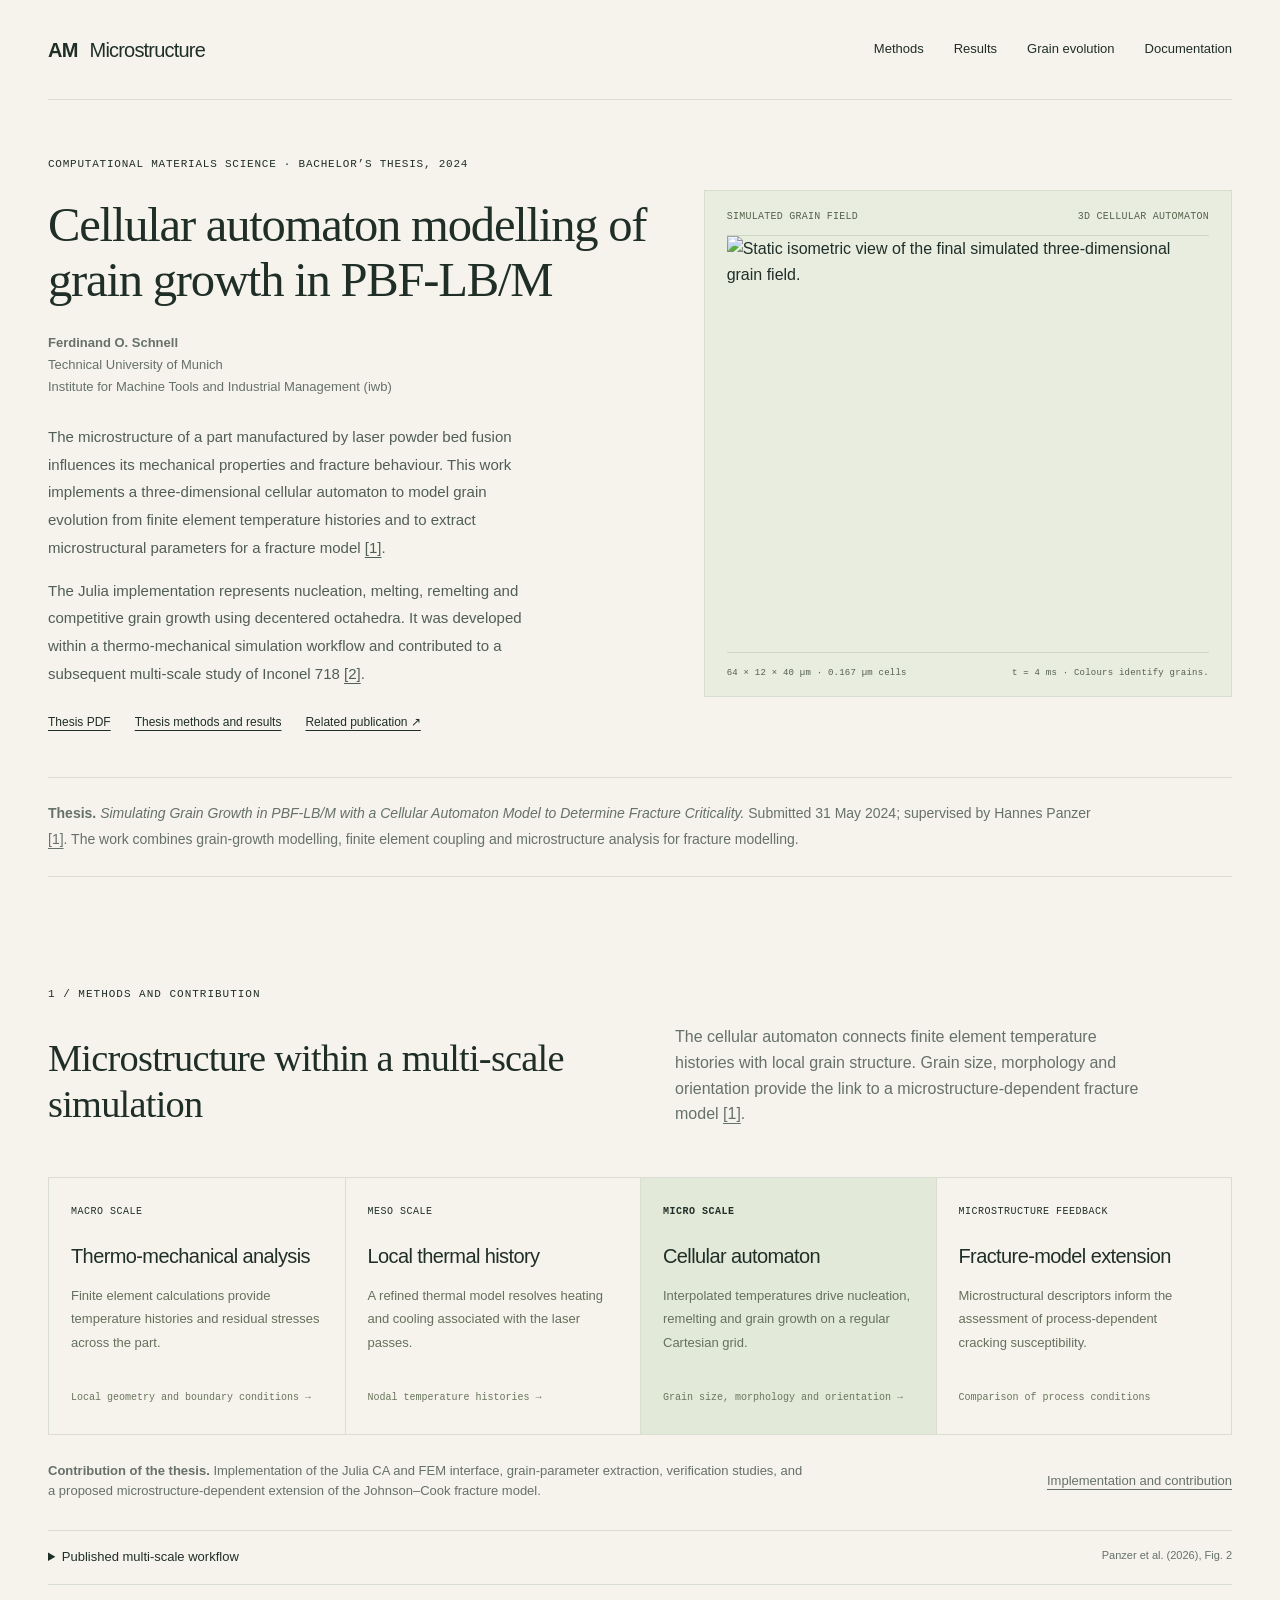
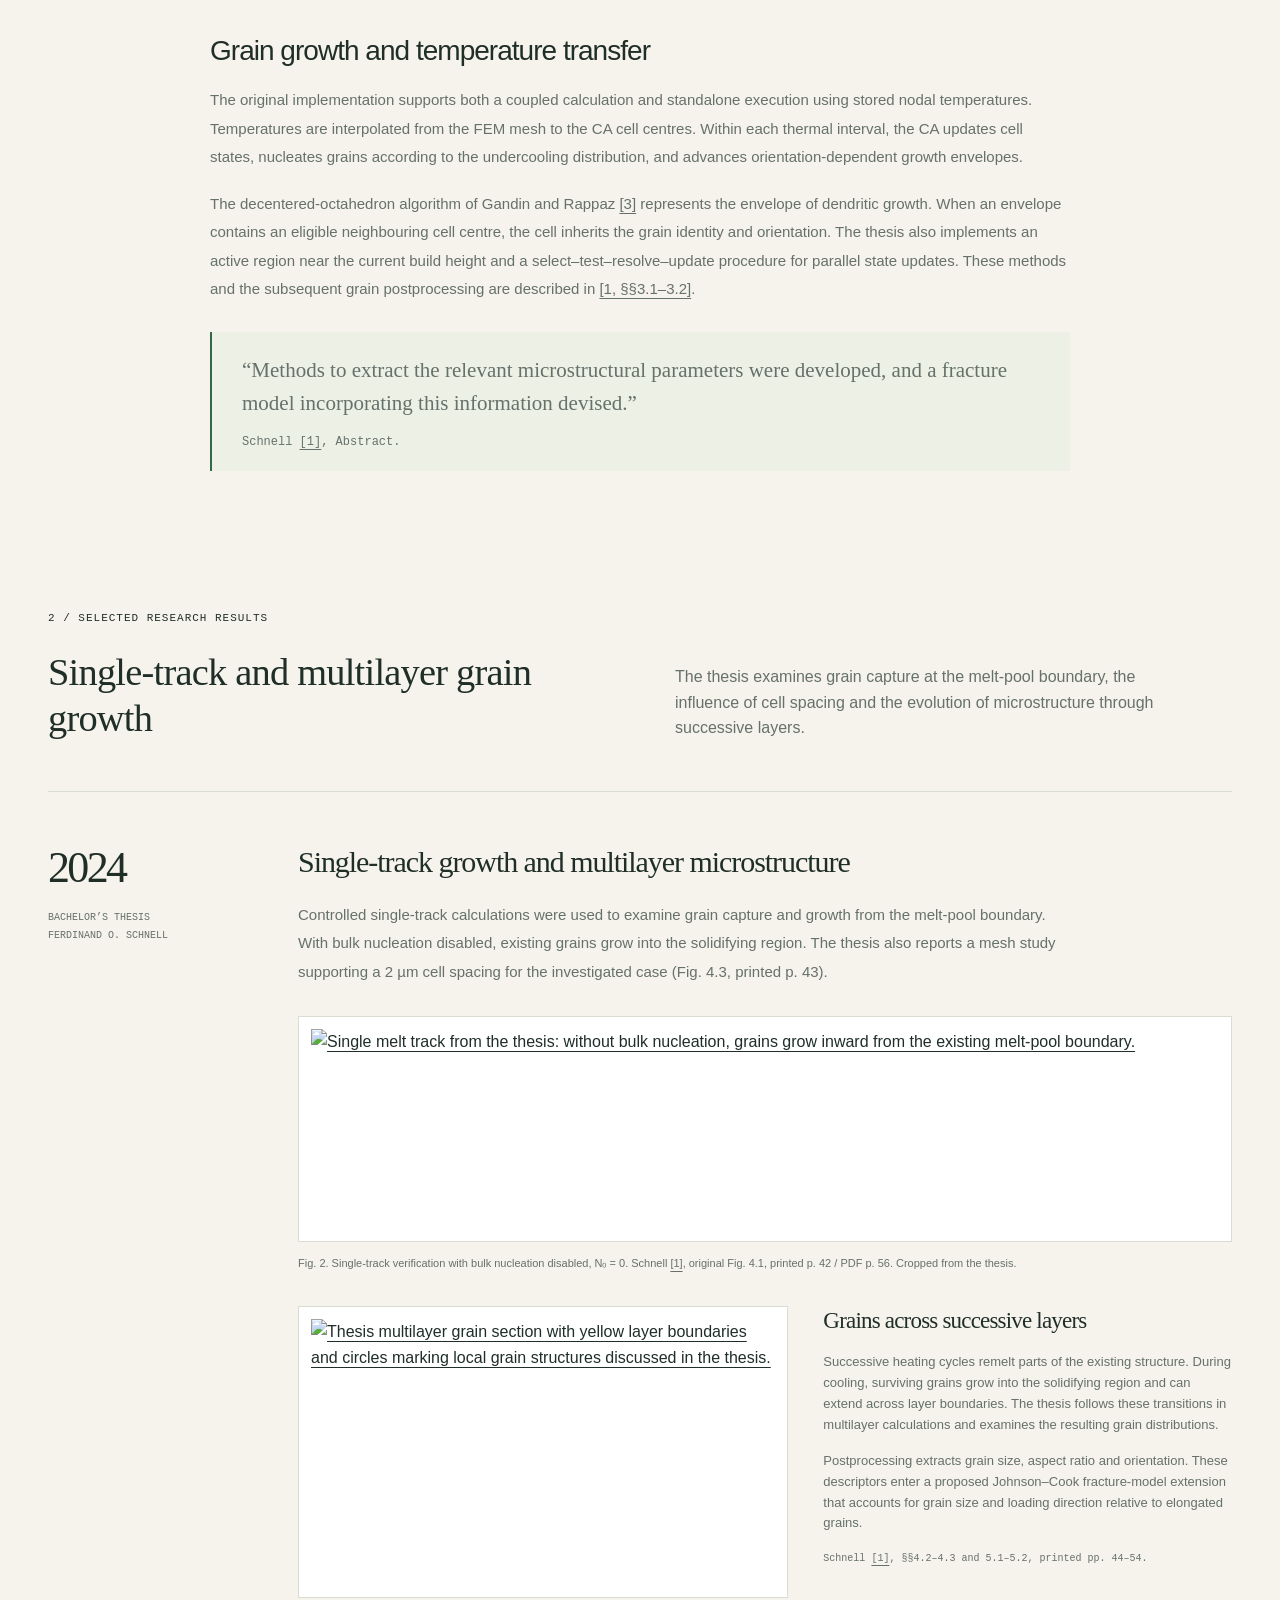
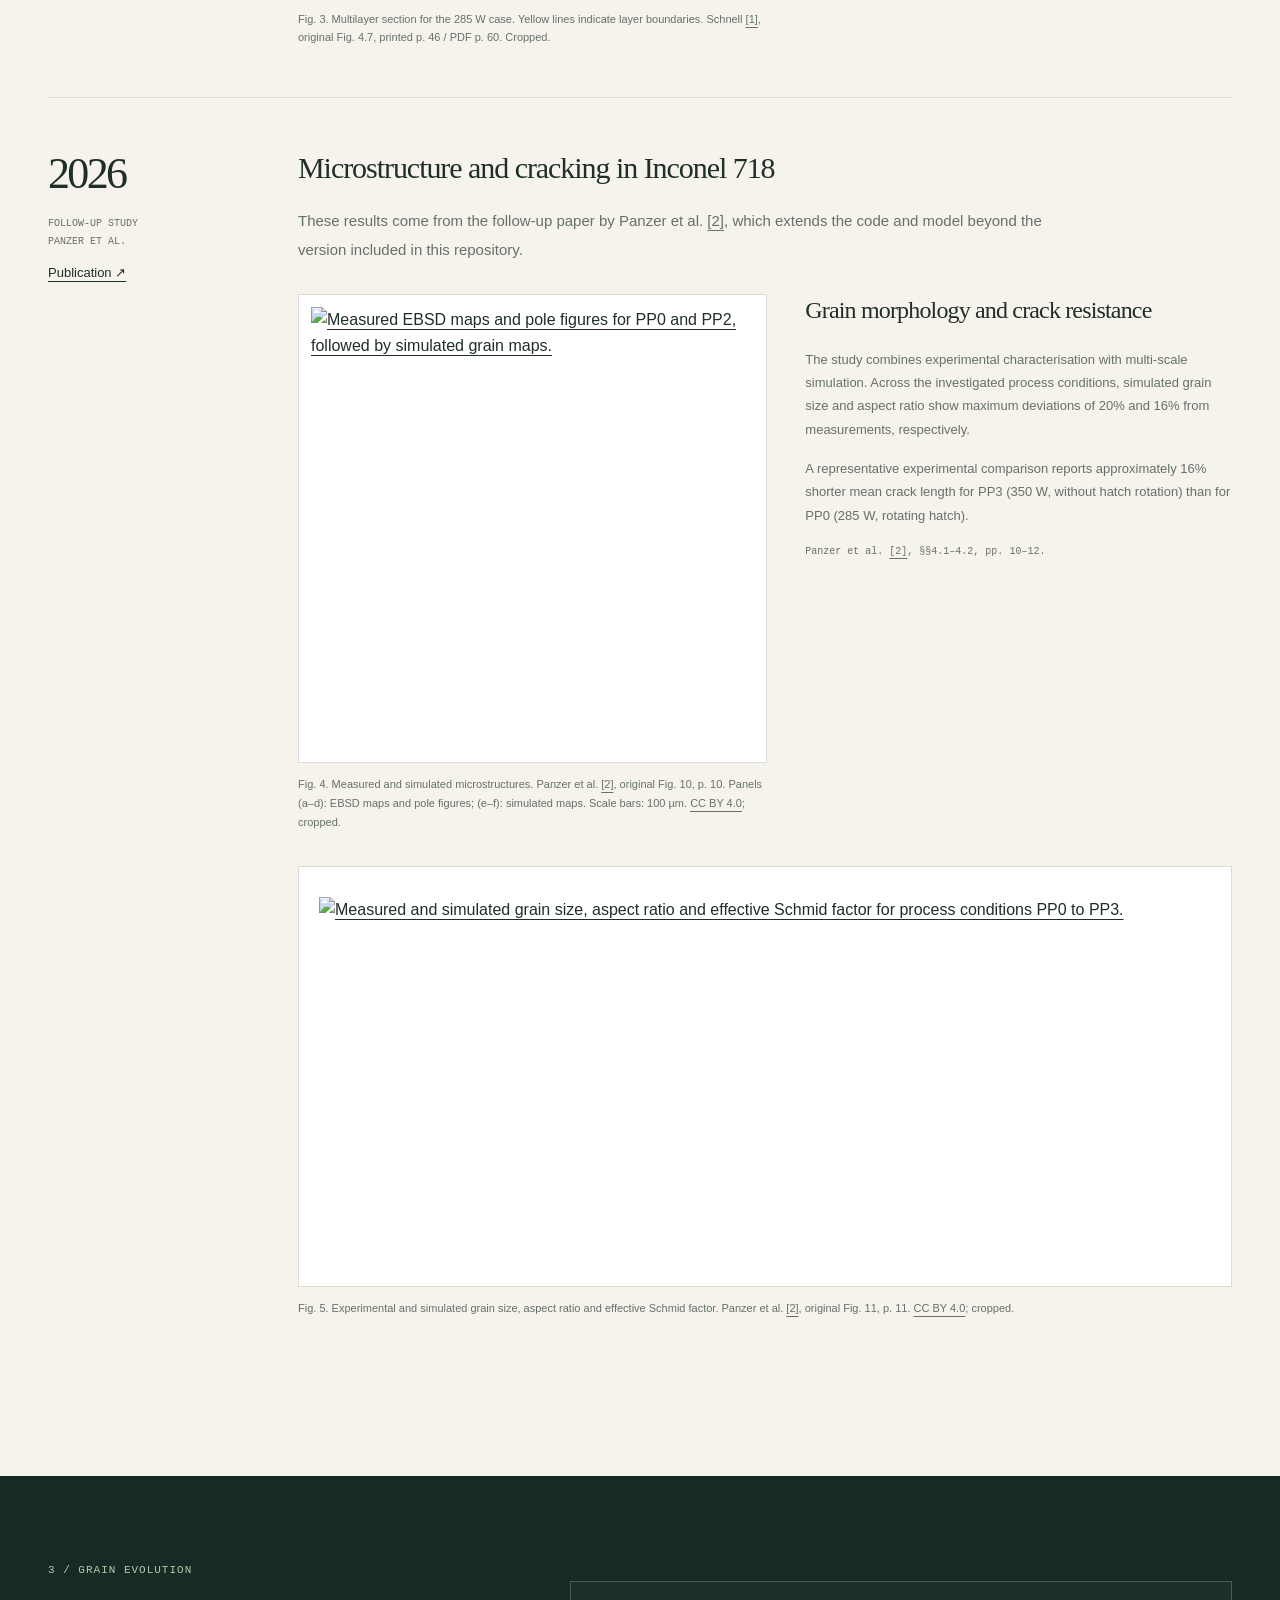
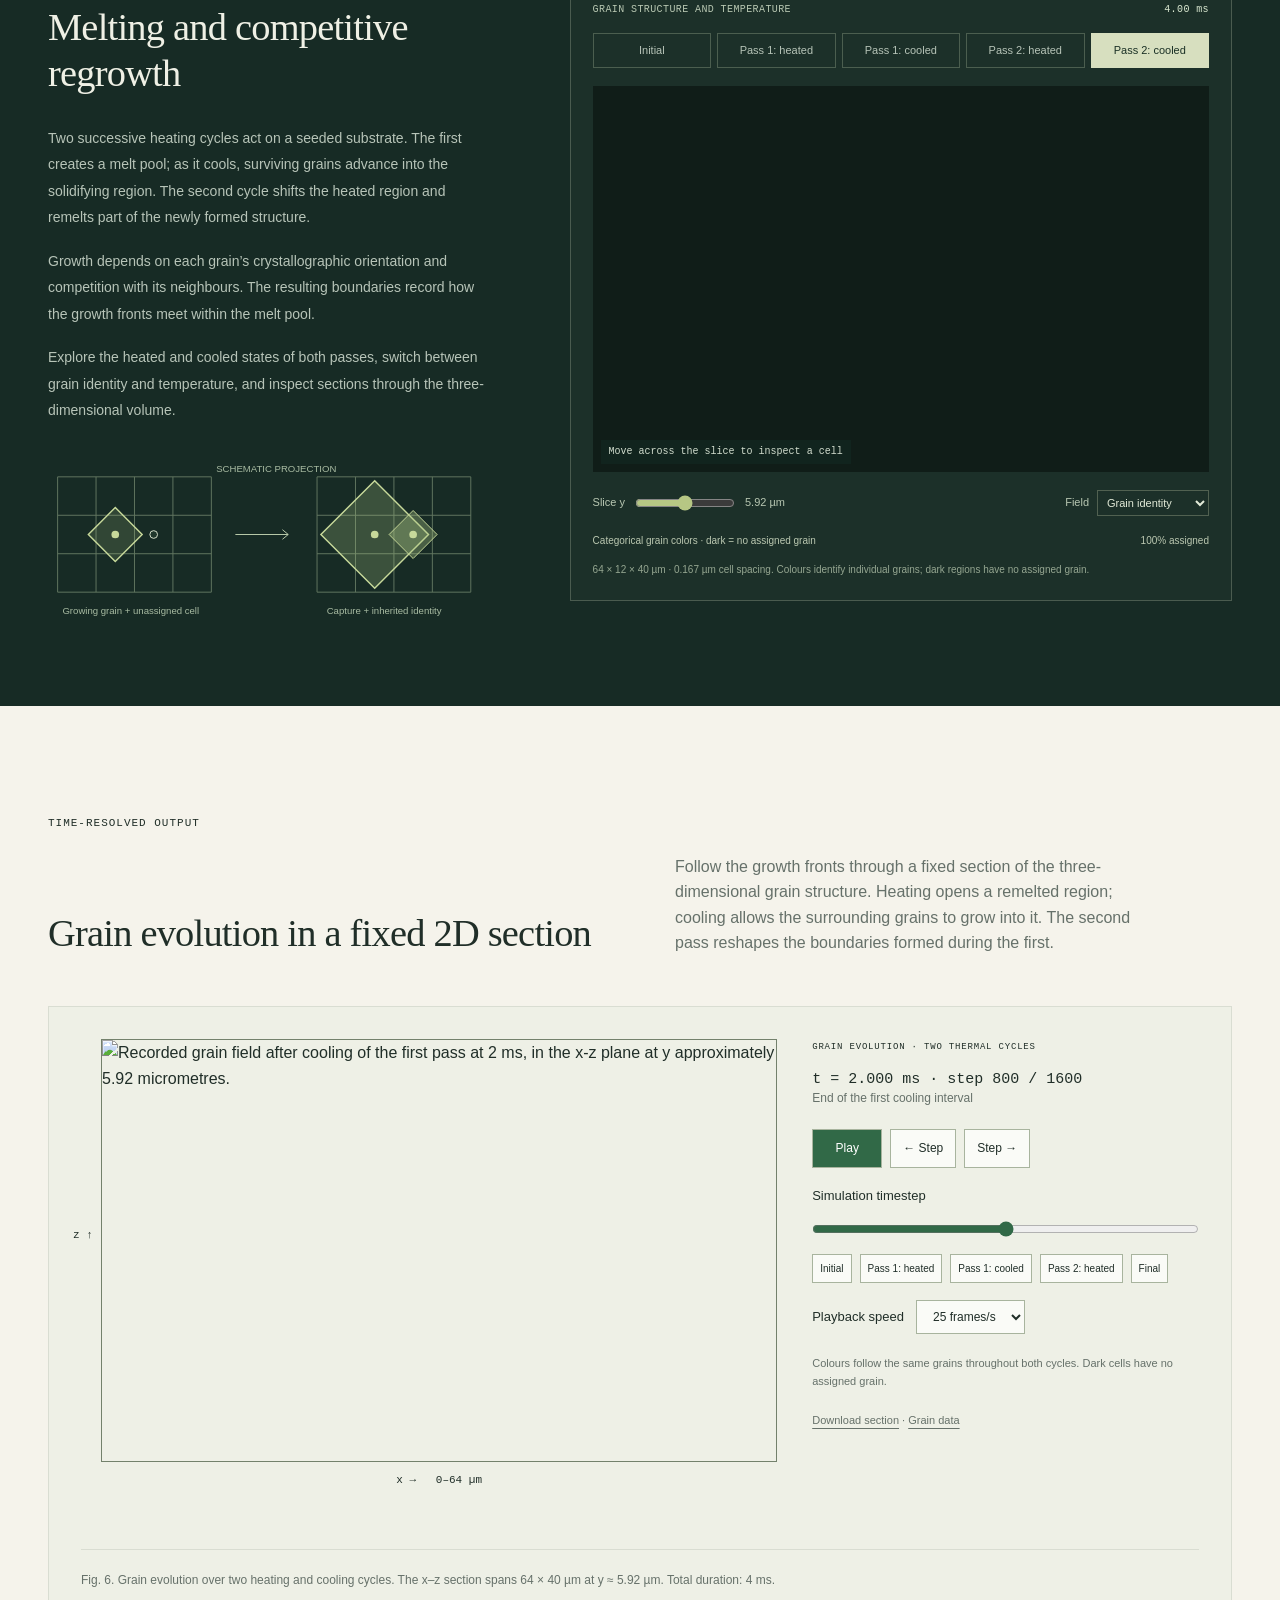
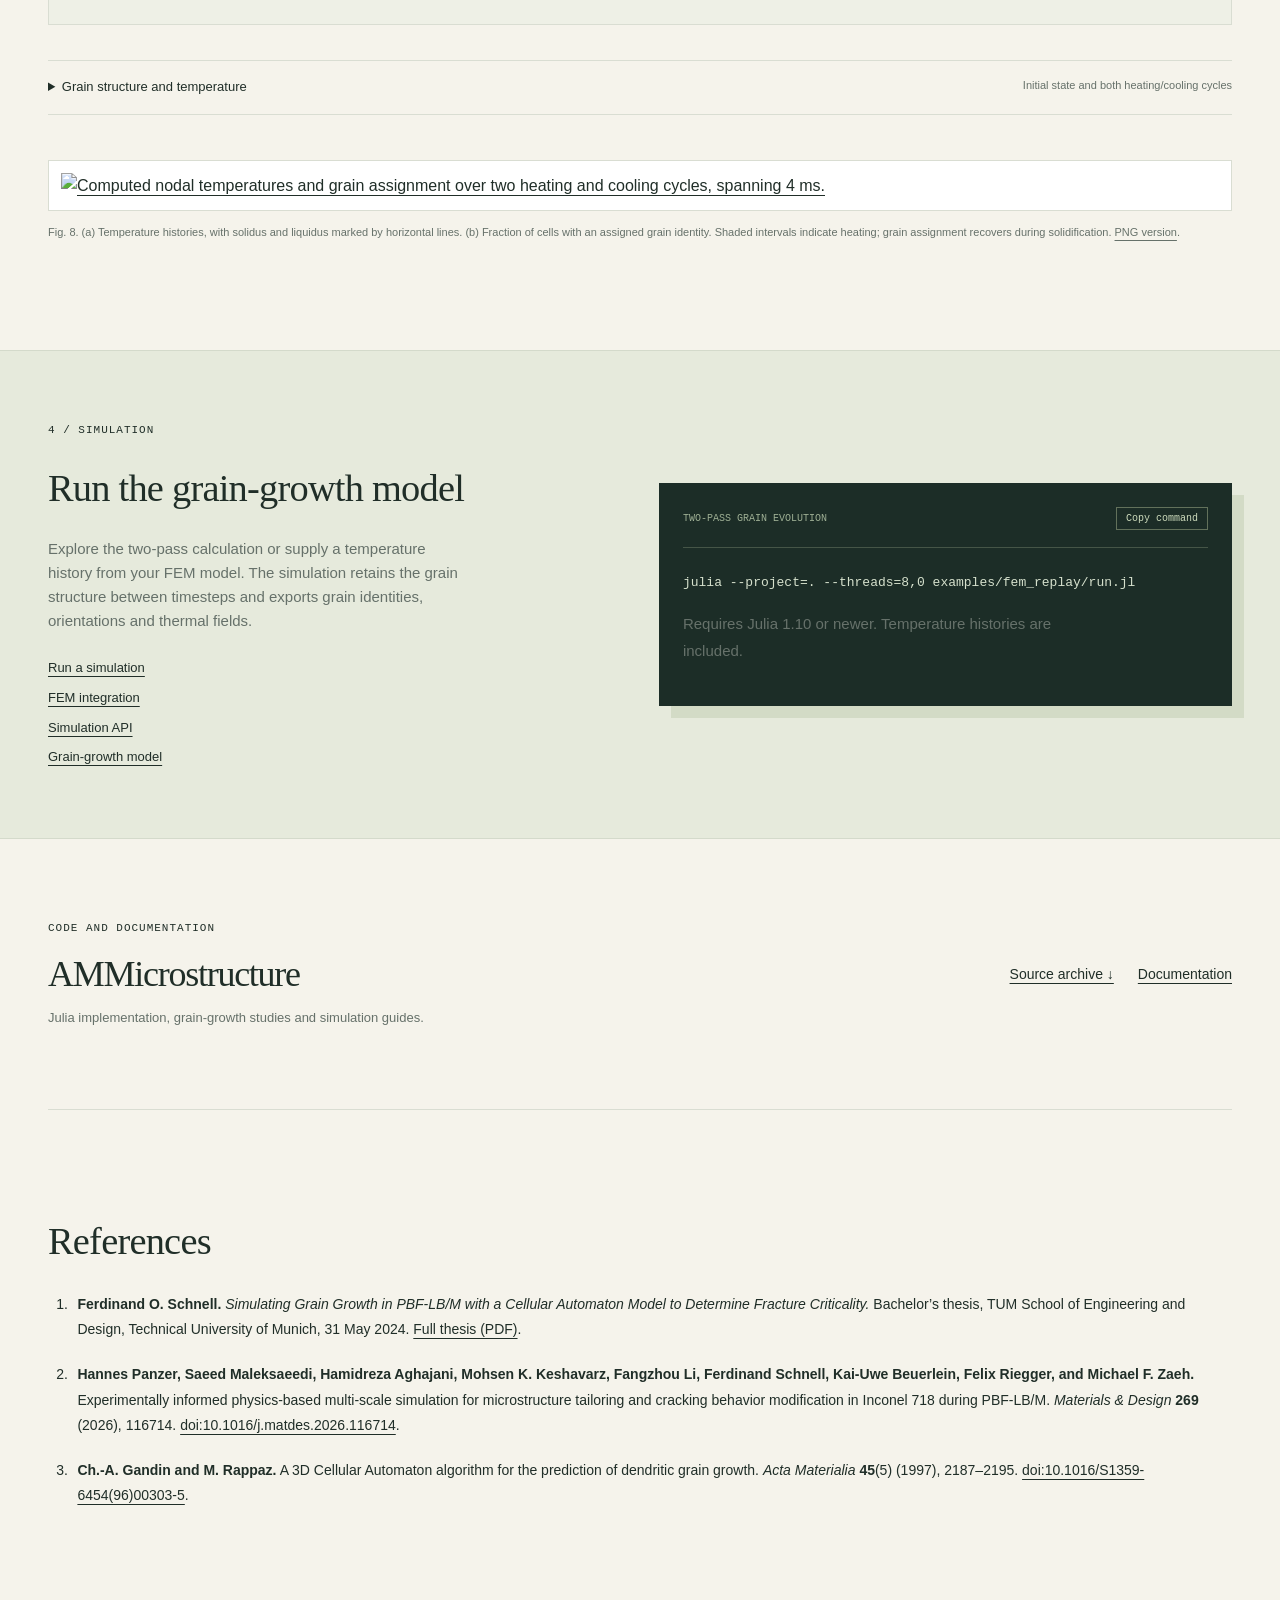
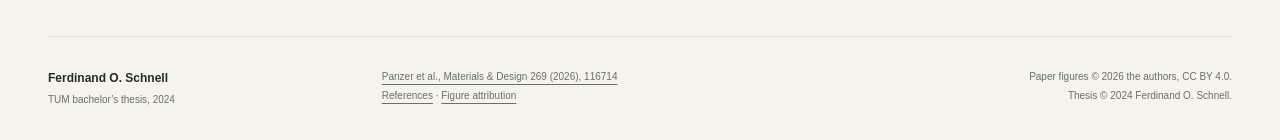
==== commit f08421f9: "Use the publication-ready thesis PDF and update figure references" ====
--- a/website/index.html
+++ b/website/index.html
@@ -25,7 +25,7 @@
     <p class="author"><strong>Ferdinand O. Schnell</strong><br>Technical University of Munich<br>Institute for Machine Tools and Industrial Management (iwb)</p>
     <p class="hero-description">The microstructure of a part manufactured by laser powder bed fusion influences its mechanical properties and fracture behaviour. This work implements a three-dimensional cellular automaton to model grain evolution from finite element temperature histories and to extract microstructural parameters for a fracture model <a class="citation" href="#ref-thesis">[1]</a>.</p>
     <p class="hero-description">The Julia implementation represents nucleation, melting, remelting and competitive grain growth using decentered octahedra. It was developed within a thermo-mechanical simulation workflow and contributed to a subsequent multi-scale study of Inconel 718 <a class="citation" href="#ref-paper">[2]</a>.</p>
-    <div class="actions"><a class="text-link" href="assets/publications/Ferdinand_O_Schnell_BA.pdf">Thesis PDF</a><a class="text-link" href="docs/research.html">Thesis methods and results</a><a class="text-link" href="https://doi.org/10.1016/j.matdes.2026.116714">Related publication ↗</a></div>
+    <div class="actions"><a class="text-link" href="assets/publications/FSchnell_BAThesis_AMMicrostructure.pdf">Thesis PDF</a><a class="text-link" href="docs/research.html">Thesis methods and results</a><a class="text-link" href="https://doi.org/10.1016/j.matdes.2026.116714">Related publication ↗</a></div>
   </div>
   <figure class="hero-figure">
     <div class="figure-topline"><span>SIMULATED GRAIN FIELD</span><span>3D CELLULAR AUTOMATON</span></div>
@@ -53,8 +53,8 @@
   <article class="research-story thesis-story">
     <div class="story-rail"><span class="year">2024</span><p>BACHELOR’S THESIS<br>FERDINAND O. SCHNELL</p></div>
     <div class="story-content"><h3>Single-track growth and multilayer microstructure</h3><p>Controlled single-track calculations were used to examine grain capture and growth from the melt-pool boundary. With bulk nucleation disabled, existing grains grow into the solidifying region. The thesis also reports a mesh study supporting a 2 µm cell spacing for the investigated case (Fig. 4.3, printed p. 43).</p>
-      <figure class="paper-figure"><a href="assets/research/thesis-single-track.png" data-zoom><img src="assets/research/thesis-single-track.png" alt="Single melt track from the thesis: without bulk nucleation, grains grow inward from the existing melt-pool boundary." loading="lazy" width="1367" height="300"></a><figcaption>Fig. 2. Single-track verification with bulk nucleation disabled, N₀ = 0. Schnell <a href="#ref-thesis">[1]</a>, original Fig. 4.1, printed p. 42 / PDF p. 58. Cropped from the thesis.</figcaption></figure>
-      <div class="thesis-detail"><figure class="paper-figure"><a href="assets/research/thesis-multilayer.png" data-zoom><img src="assets/research/thesis-multilayer.png" alt="Thesis multilayer grain section with yellow layer boundaries and circles marking local grain structures discussed in the thesis." loading="lazy" width="1400" height="800"></a><figcaption>Fig. 3. Multilayer section for the 285 W case. Yellow lines indicate layer boundaries. Schnell <a href="#ref-thesis">[1]</a>, original Fig. 4.7, printed p. 46 / PDF p. 62. Cropped.</figcaption></figure><div><h4>Grains across successive layers</h4><p>Successive heating cycles remelt parts of the existing structure. During cooling, surviving grains grow into the solidifying region and can extend across layer boundaries. The thesis follows these transitions in multilayer calculations and examines the resulting grain distributions.</p><p>Postprocessing extracts grain size, aspect ratio and orientation. These descriptors enter a proposed Johnson–Cook fracture-model extension that accounts for grain size and loading direction relative to elongated grains.</p><p class="citation-note">Schnell <a href="#ref-thesis">[1]</a>, §§4.2–4.3 and 5.1–5.2, printed pp. 44–54.</p></div></div>
+      <figure class="paper-figure"><a href="assets/research/thesis-single-track.png" data-zoom><img src="assets/research/thesis-single-track.png" alt="Single melt track from the thesis: without bulk nucleation, grains grow inward from the existing melt-pool boundary." loading="lazy" width="1367" height="300"></a><figcaption>Fig. 2. Single-track verification with bulk nucleation disabled, N₀ = 0. Schnell <a href="#ref-thesis">[1]</a>, original Fig. 4.1, printed p. 42 / PDF p. 56. Cropped from the thesis.</figcaption></figure>
+      <div class="thesis-detail"><figure class="paper-figure"><a href="assets/research/thesis-multilayer.png" data-zoom><img src="assets/research/thesis-multilayer.png" alt="Thesis multilayer grain section with yellow layer boundaries and circles marking local grain structures discussed in the thesis." loading="lazy" width="1400" height="800"></a><figcaption>Fig. 3. Multilayer section for the 285 W case. Yellow lines indicate layer boundaries. Schnell <a href="#ref-thesis">[1]</a>, original Fig. 4.7, printed p. 46 / PDF p. 60. Cropped.</figcaption></figure><div><h4>Grains across successive layers</h4><p>Successive heating cycles remelt parts of the existing structure. During cooling, surviving grains grow into the solidifying region and can extend across layer boundaries. The thesis follows these transitions in multilayer calculations and examines the resulting grain distributions.</p><p>Postprocessing extracts grain size, aspect ratio and orientation. These descriptors enter a proposed Johnson–Cook fracture-model extension that accounts for grain size and loading direction relative to elongated grains.</p><p class="citation-note">Schnell <a href="#ref-thesis">[1]</a>, §§4.2–4.3 and 5.1–5.2, printed pp. 44–54.</p></div></div>
     </div>
   </article>
   <article id="publication" class="research-story publication-story">
@@ -103,7 +103,7 @@
 <section id="references" class="section wrap references-section" aria-labelledby="references-title">
   <h2 id="references-title">References</h2>
   <ol class="bibliography">
-    <li id="ref-thesis"><strong>Ferdinand O. Schnell.</strong> <em>Simulating Grain Growth in PBF-LB/M with a Cellular Automaton Model to Determine Fracture Criticality.</em> Bachelor’s thesis, TUM School of Engineering and Design, Technical University of Munich, 31 May 2024. <a href="assets/publications/Ferdinand_O_Schnell_BA.pdf">Full thesis (PDF)</a>.</li>
+    <li id="ref-thesis"><strong>Ferdinand O. Schnell.</strong> <em>Simulating Grain Growth in PBF-LB/M with a Cellular Automaton Model to Determine Fracture Criticality.</em> Bachelor’s thesis, TUM School of Engineering and Design, Technical University of Munich, 31 May 2024. <a href="assets/publications/FSchnell_BAThesis_AMMicrostructure.pdf">Full thesis (PDF)</a>.</li>
     <li id="ref-paper"><strong>Hannes Panzer, Saeed Maleksaeedi, Hamidreza Aghajani, Mohsen K. Keshavarz, Fangzhou Li, Ferdinand Schnell, Kai-Uwe Beuerlein, Felix Riegger, and Michael F. Zaeh.</strong> Experimentally informed physics-based multi-scale simulation for microstructure tailoring and cracking behavior modification in Inconel 718 during PBF-LB/M. <em>Materials &amp; Design</em> <strong>269</strong> (2026), 116714. <a href="https://doi.org/10.1016/j.matdes.2026.116714">doi:10.1016/j.matdes.2026.116714</a>.</li>
     <li id="ref-gandin"><strong>Ch.-A. Gandin and M. Rappaz.</strong> A 3D Cellular Automaton algorithm for the prediction of dendritic grain growth. <em>Acta Materialia</em> <strong>45</strong>(5) (1997), 2187–2195. <a href="https://doi.org/10.1016/S1359-6454(96)00303-5">doi:10.1016/S1359-6454(96)00303-5</a>.</li>
   </ol>
